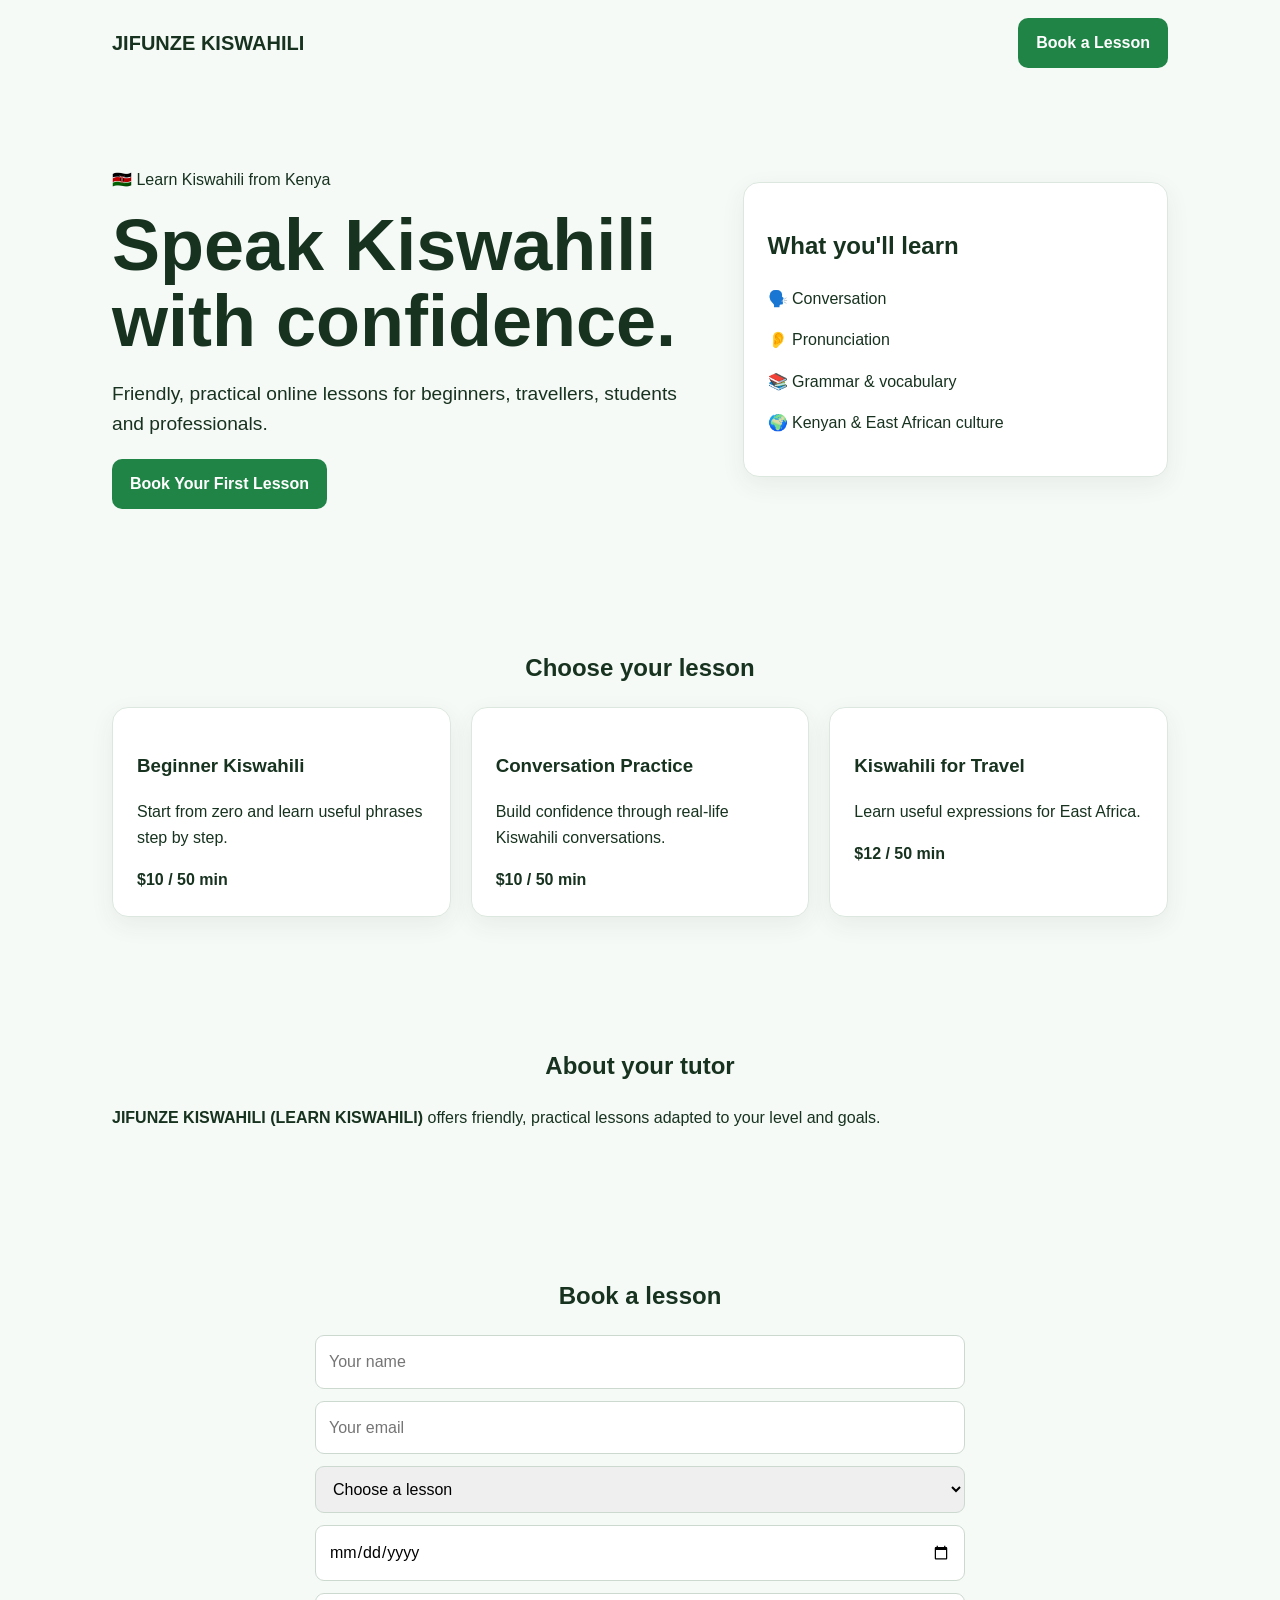
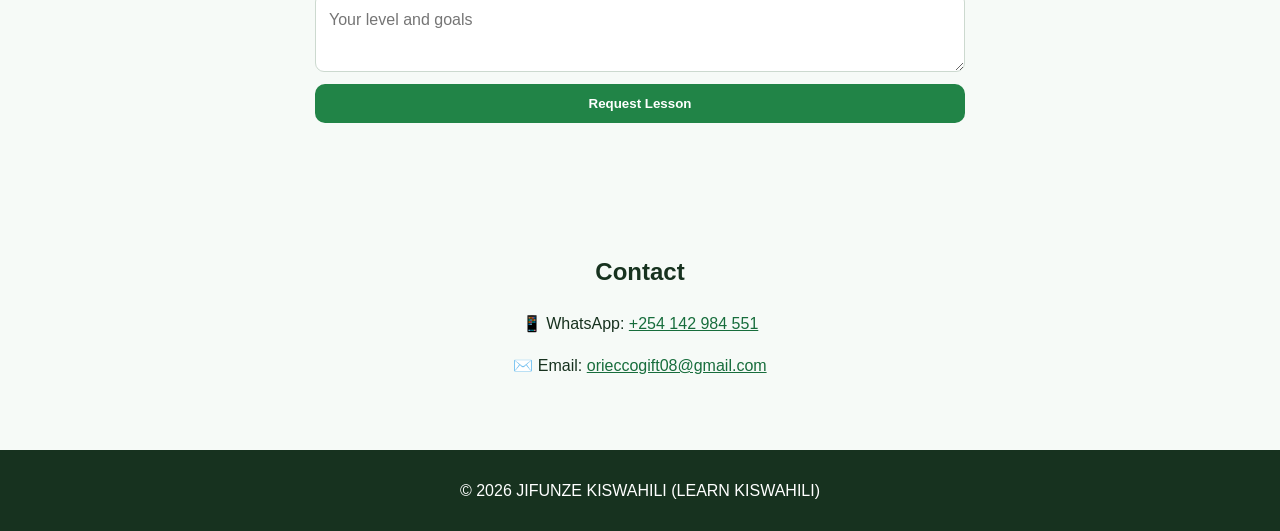
==== index.html @ a627e893 "Add files via upload" ====
<!doctype html>
<html lang="en"><head><meta charset="utf-8"><meta name="viewport" content="width=device-width,initial-scale=1">
<title>JIFUNZE KISWAHILI (LEARN KISWAHILI)</title><link rel="stylesheet" href="style.css"></head>
<body>
<header><nav><div class="logo">JIFUNZE KISWAHILI</div><a class="btn" href="#book">Book a Lesson</a></nav></header>
<main>
<section class="hero"><div><p>🇰🇪 Learn Kiswahili from Kenya</p><h1>Speak Kiswahili with confidence.</h1><p class="lead">Friendly, practical online lessons for beginners, travellers, students and professionals.</p><a class="btn" href="#book">Book Your First Lesson</a></div>
<div class="card"><h2>What you'll learn</h2><p>🗣️ Conversation</p><p>👂 Pronunciation</p><p>📚 Grammar & vocabulary</p><p>🌍 Kenyan & East African culture</p></div></section>
<section><h2>Choose your lesson</h2><div class="grid">
<article><h3>Beginner Kiswahili</h3><p>Start from zero and learn useful phrases step by step.</p><b>$10 / 50 min</b></article>
<article><h3>Conversation Practice</h3><p>Build confidence through real-life Kiswahili conversations.</p><b>$10 / 50 min</b></article>
<article><h3>Kiswahili for Travel</h3><p>Learn useful expressions for East Africa.</p><b>$12 / 50 min</b></article>
</div></section>
<section><h2>About your tutor</h2><p><b>JIFUNZE KISWAHILI (LEARN KISWAHILI)</b> offers friendly, practical lessons adapted to your level and goals.</p></section>
<section id="book"><h2>Book a lesson</h2><form id="form"><input id="name" placeholder="Your name" required><input id="email" type="email" placeholder="Your email" required><select id="lesson" required><option value="">Choose a lesson</option><option>Beginner Kiswahili</option><option>Conversation Practice</option><option>Kiswahili for Travel</option></select><input id="date" type="date" required><textarea id="message" placeholder="Your level and goals"></textarea><button class="btn">Request Lesson</button></form></section>
<section class="contact"><h2>Contact</h2><p>📱 WhatsApp: <a href="https://wa.me/254142984551">+254 142 984 551</a></p><p>✉️ Email: <a href="mailto:orieccogift08@gmail.com">orieccogift08@gmail.com</a></p></section>
</main><footer>© 2026 JIFUNZE KISWAHILI (LEARN KISWAHILI)</footer>
<script src="script.js"></script></body></html>
---- style.css ----
*{box-sizing:border-box}body{margin:0;font-family:Arial,sans-serif;background:#f6faf7;color:#17321f;line-height:1.6}nav{max-width:1100px;margin:auto;padding:18px 22px;display:flex;justify-content:space-between;align-items:center}.logo{font-weight:800;font-size:1.25rem}.btn{display:inline-block;background:#218447;color:#fff;padding:12px 18px;border:0;border-radius:10px;text-decoration:none;font-weight:700;cursor:pointer}.hero{max-width:1100px;margin:auto;padding:65px 22px;display:grid;grid-template-columns:1.4fr 1fr;gap:35px;align-items:center}.hero h1{font-size:clamp(2.5rem,7vw,4.5rem);line-height:1.05;margin:10px 0}.lead{font-size:1.2rem}.card,article{background:white;padding:24px;border-radius:16px;border:1px solid #dce8df;box-shadow:0 8px 24px #17321f12}section{max-width:1100px;margin:auto;padding:55px 22px}section>h2{text-align:center}.grid{display:grid;grid-template-columns:repeat(3,1fr);gap:20px}form{max-width:650px;margin:auto;display:grid;gap:12px}input,select,textarea{padding:13px;border:1px solid #ccd9cf;border-radius:9px;font:inherit;width:100%}.contact{text-align:center}a{color:#176d3c}footer{text-align:center;background:#17321f;color:#fff;padding:28px}@media(max-width:750px){.hero,.grid{grid-template-columns:1fr}.hero{padding-top:40px}}
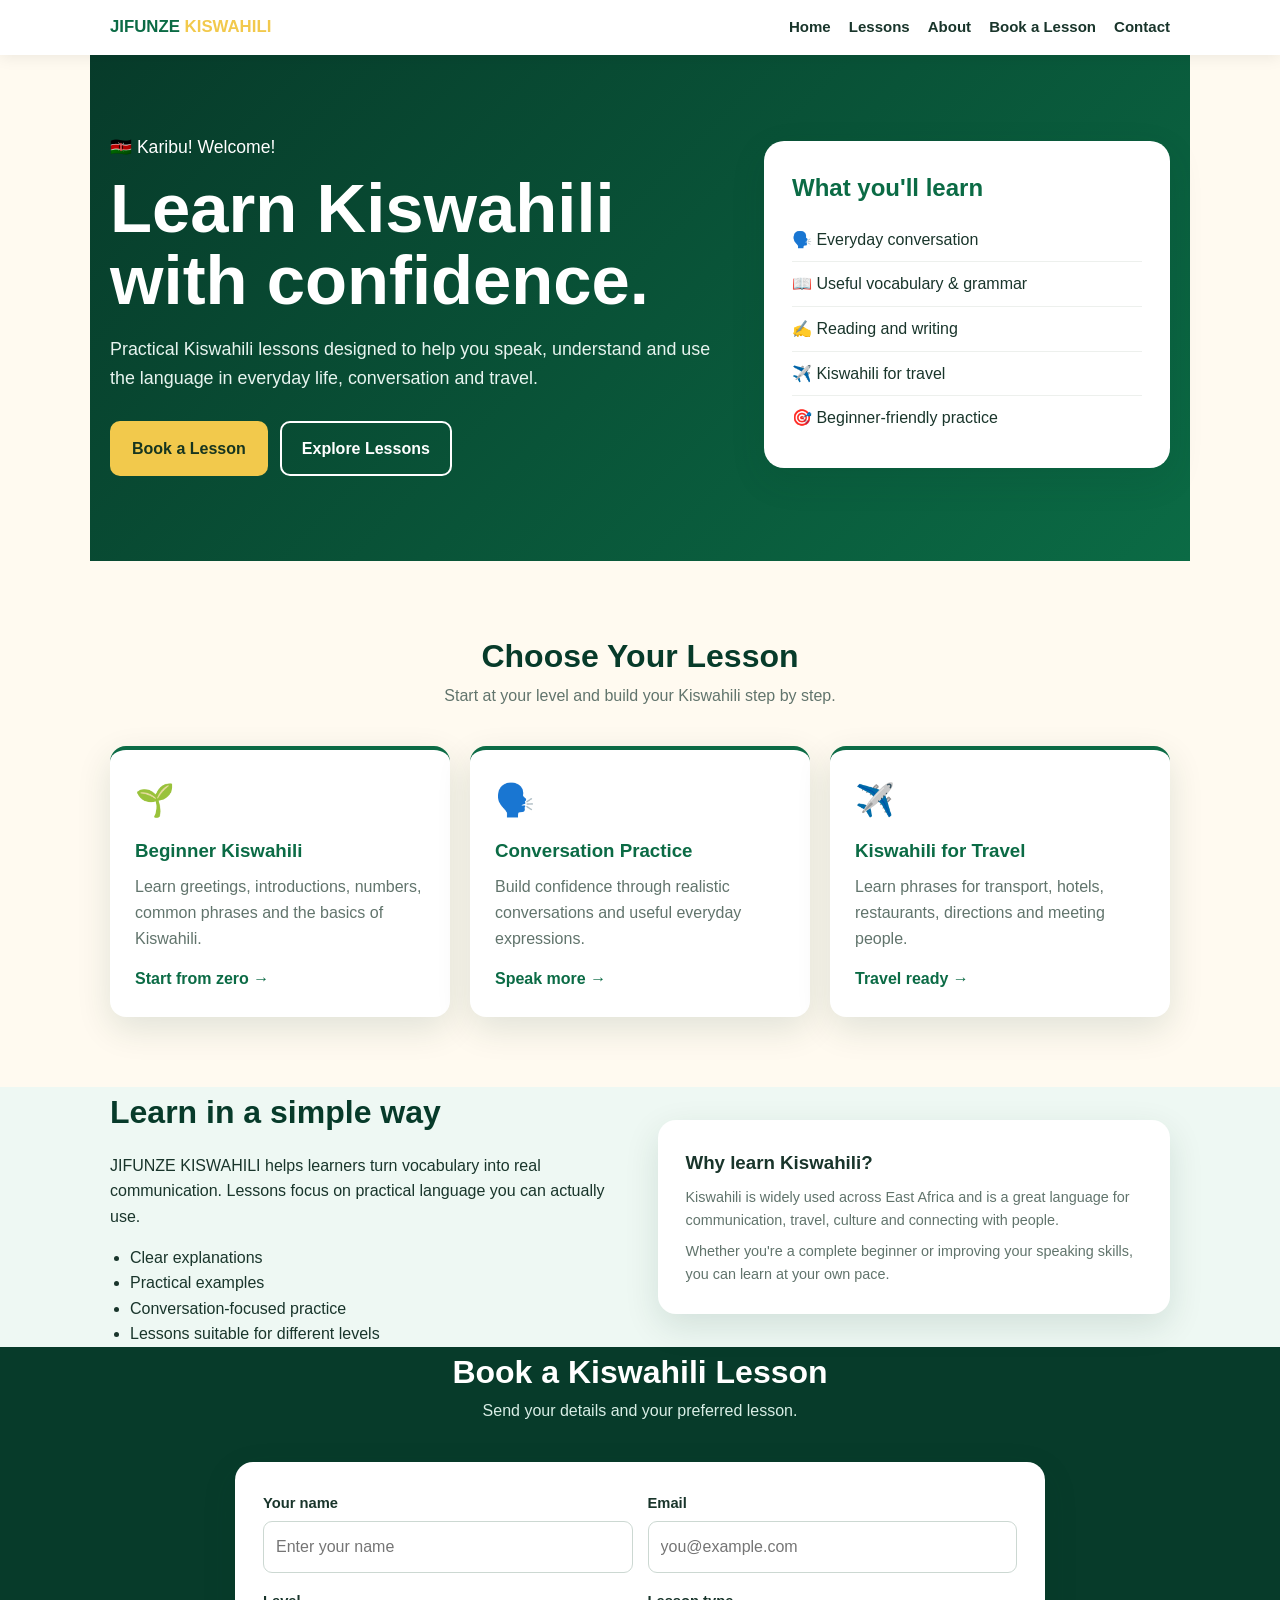
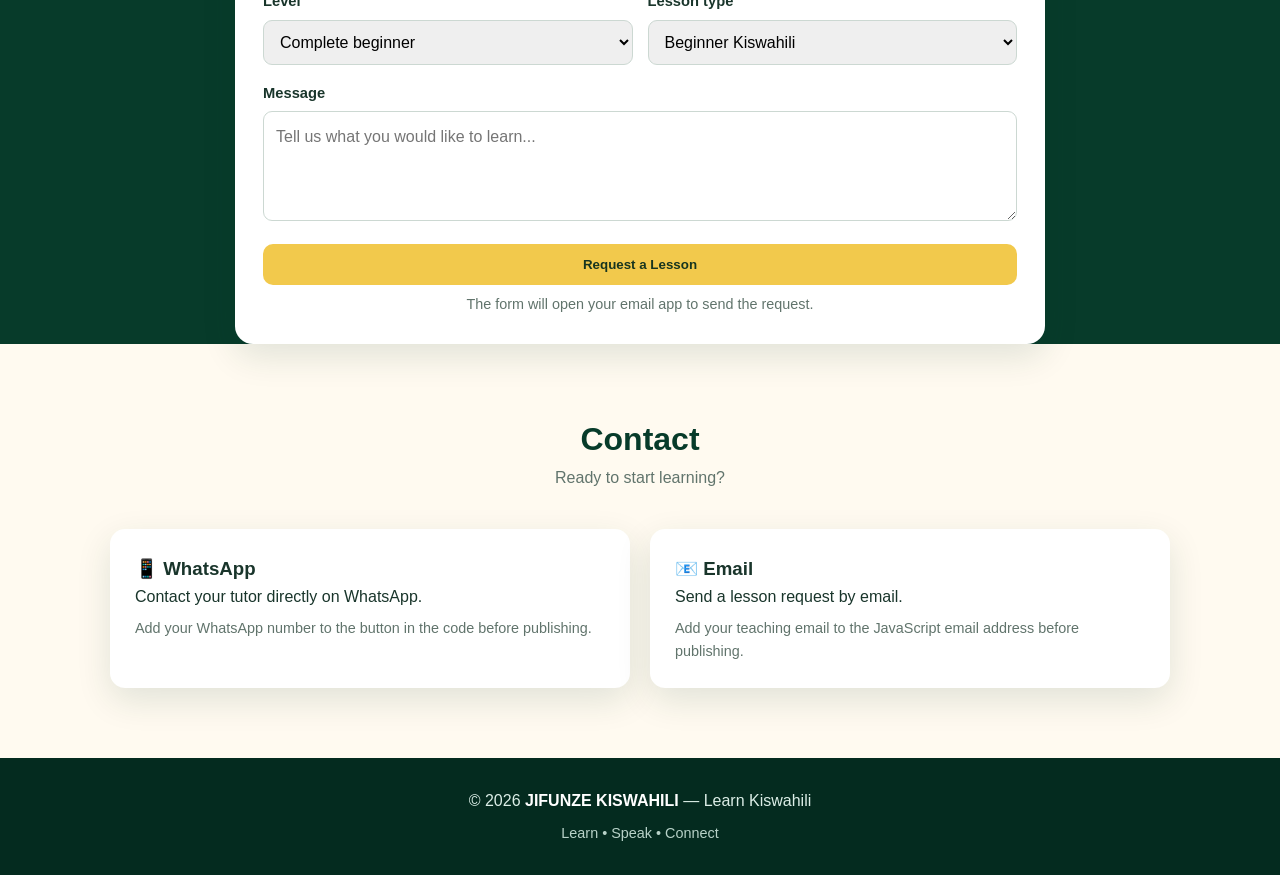
==== commit 9088c9d9: "Rename index.html to index.html" ====
--- a/index.html
+++ b/index.html
@@ -1,18 +1,305 @@
-<!doctype html>
-<html lang="en"><head><meta charset="utf-8"><meta name="viewport" content="width=device-width,initial-scale=1">
-<title>JIFUNZE KISWAHILI (LEARN KISWAHILI)</title><link rel="stylesheet" href="style.css"></head>
+<!DOCTYPE html>
+<html lang="en">
+<head>
+  <meta charset="UTF-8">
+  <meta name="viewport" content="width=device-width, initial-scale=1.0">
+  <meta name="description" content="Learn Kiswahili online with practical lessons, conversation practice and travel vocabulary.">
+  <title>JIFUNZE KISWAHILI | Learn Kiswahili</title>
+  <style>
+    :root{
+      --green:#0b6b45;
+      --dark:#073b2a;
+      --gold:#f2c94c;
+      --cream:#fffaf0;
+      --white:#fff;
+      --text:#19352b;
+      --muted:#61746c;
+      --shadow:0 12px 35px rgba(7,59,42,.12);
+    }
+    *{box-sizing:border-box;margin:0;padding:0}
+    html{scroll-behavior:smooth}
+    body{
+      font-family:Arial,Helvetica,sans-serif;
+      color:var(--text);
+      background:var(--cream);
+      line-height:1.6;
+    }
+    a{text-decoration:none;color:inherit}
+    header{
+      position:sticky;top:0;z-index:10;
+      background:rgba(255,255,255,.96);
+      box-shadow:0 2px 15px rgba(0,0,0,.08);
+    }
+    nav{
+      max-width:1100px;margin:auto;padding:14px 20px;
+      display:flex;align-items:center;justify-content:space-between;gap:20px;
+    }
+    .logo{font-weight:800;color:var(--green);font-size:1.05rem}
+    .logo span{color:var(--gold)}
+    .navlinks{display:flex;gap:18px;align-items:center}
+    .navlinks a{font-weight:600;font-size:.94rem}
+    .navlinks a:hover{color:var(--green)}
+    .menu{display:none;font-size:1.5rem;background:none;border:0}
+    .hero{
+      background:linear-gradient(135deg,var(--dark),var(--green));
+      color:white;padding:78px 20px 85px;
+    }
+    .hero-inner{max-width:1100px;margin:auto;display:grid;grid-template-columns:1.2fr .8fr;gap:45px;align-items:center}
+    .flag{font-size:1.1rem;margin-bottom:12px}
+    h1{font-size:clamp(2.2rem,6vw,4.3rem);line-height:1.05;margin-bottom:18px}
+    .hero p{font-size:1.12rem;max-width:650px;color:#e7f4ef}
+    .buttons{display:flex;flex-wrap:wrap;gap:12px;margin-top:28px}
+    .btn{
+      display:inline-block;padding:13px 20px;border-radius:10px;
+      font-weight:800;border:2px solid transparent;
+    }
+    .btn-primary{background:var(--gold);color:#17351f}
+    .btn-secondary{border-color:white;color:white}
+    .hero-card{
+      background:white;color:var(--text);border-radius:20px;padding:28px;
+      box-shadow:var(--shadow)
+    }
+    .hero-card h2{color:var(--green);margin-bottom:10px}
+    .hero-card li{list-style:none;padding:9px 0;border-bottom:1px solid #edf0ed}
+    .hero-card li:last-child{border:0}
+    section{max-width:1100px;margin:auto;padding:70px 20px}
+    .section-title{text-align:center;margin-bottom:38px}
+    .section-title h2{font-size:2rem;color:var(--dark)}
+    .section-title p{color:var(--muted)}
+    .grid{display:grid;grid-template-columns:repeat(3,1fr);gap:20px}
+    .card{
+      background:white;padding:25px;border-radius:16px;box-shadow:var(--shadow);
+      border-top:4px solid var(--green)
+    }
+    .icon{font-size:2rem;margin-bottom:10px}
+    .card h3{margin-bottom:8px;color:var(--green)}
+    .card p{color:var(--muted)}
+    .lesson{margin-top:15px;font-weight:800;color:var(--green)}
+    .about{background:#eef8f3;max-width:none}
+    .about-inner{max-width:1100px;margin:auto;display:grid;grid-template-columns:1fr 1fr;gap:35px;align-items:center;padding:0 20px}
+    .about-box{background:white;border-radius:18px;padding:28px;box-shadow:var(--shadow)}
+    .about ul{margin-top:15px;padding-left:20px}
+    .booking{background:var(--dark);max-width:none;color:white}
+    .booking-inner{max-width:850px;margin:auto;padding:0 20px}
+    form{background:white;color:var(--text);padding:28px;border-radius:18px;box-shadow:var(--shadow)}
+    .form-grid{display:grid;grid-template-columns:1fr 1fr;gap:15px}
+    label{font-weight:700;font-size:.92rem}
+    input,select,textarea{
+      width:100%;padding:12px;margin-top:6px;border:1px solid #ccd8d2;
+      border-radius:9px;font:inherit
+    }
+    textarea{min-height:110px;resize:vertical}
+    .full{grid-column:1/-1}
+    .submit{border:0;cursor:pointer;width:100%;margin-top:15px}
+    .contact-grid{display:grid;grid-template-columns:repeat(2,1fr);gap:20px}
+    .contact-item{background:white;padding:25px;border-radius:15px;box-shadow:var(--shadow)}
+    footer{background:#042b1f;color:#dceee7;text-align:center;padding:30px 20px}
+    footer strong{color:white}
+    .small{font-size:.9rem;color:var(--muted);margin-top:8px}
+    @media(max-width:800px){
+      .hero-inner,.about-inner{grid-template-columns:1fr}
+      .grid{grid-template-columns:1fr}
+      .navlinks{display:none;position:absolute;top:62px;left:0;right:0;background:white;padding:18px 20px;flex-direction:column;align-items:flex-start}
+      .navlinks.open{display:flex}
+      .menu{display:block}
+      .form-grid,.contact-grid{grid-template-columns:1fr}
+      .full{grid-column:auto}
+      section{padding:55px 20px}
+    }
+  </style>
+</head>
 <body>
-<header><nav><div class="logo">JIFUNZE KISWAHILI</div><a class="btn" href="#book">Book a Lesson</a></nav></header>
+
+<header>
+  <nav>
+    <a class="logo" href="#home">JIFUNZE <span>KISWAHILI</span></a>
+    <button class="menu" aria-label="Open menu" onclick="toggleMenu()">☰</button>
+    <div class="navlinks" id="navlinks">
+      <a href="#home">Home</a>
+      <a href="#lessons">Lessons</a>
+      <a href="#about">About</a>
+      <a href="#book">Book a Lesson</a>
+      <a href="#contact">Contact</a>
+    </div>
+  </nav>
+</header>
+
 <main>
-<section class="hero"><div><p>🇰🇪 Learn Kiswahili from Kenya</p><h1>Speak Kiswahili with confidence.</h1><p class="lead">Friendly, practical online lessons for beginners, travellers, students and professionals.</p><a class="btn" href="#book">Book Your First Lesson</a></div>
-<div class="card"><h2>What you'll learn</h2><p>🗣️ Conversation</p><p>👂 Pronunciation</p><p>📚 Grammar & vocabulary</p><p>🌍 Kenyan & East African culture</p></div></section>
-<section><h2>Choose your lesson</h2><div class="grid">
-<article><h3>Beginner Kiswahili</h3><p>Start from zero and learn useful phrases step by step.</p><b>$10 / 50 min</b></article>
-<article><h3>Conversation Practice</h3><p>Build confidence through real-life Kiswahili conversations.</p><b>$10 / 50 min</b></article>
-<article><h3>Kiswahili for Travel</h3><p>Learn useful expressions for East Africa.</p><b>$12 / 50 min</b></article>
-</div></section>
-<section><h2>About your tutor</h2><p><b>JIFUNZE KISWAHILI (LEARN KISWAHILI)</b> offers friendly, practical lessons adapted to your level and goals.</p></section>
-<section id="book"><h2>Book a lesson</h2><form id="form"><input id="name" placeholder="Your name" required><input id="email" type="email" placeholder="Your email" required><select id="lesson" required><option value="">Choose a lesson</option><option>Beginner Kiswahili</option><option>Conversation Practice</option><option>Kiswahili for Travel</option></select><input id="date" type="date" required><textarea id="message" placeholder="Your level and goals"></textarea><button class="btn">Request Lesson</button></form></section>
-<section class="contact"><h2>Contact</h2><p>📱 WhatsApp: <a href="https://wa.me/254142984551">+254 142 984 551</a></p><p>✉️ Email: <a href="mailto:orieccogift08@gmail.com">orieccogift08@gmail.com</a></p></section>
-</main><footer>© 2026 JIFUNZE KISWAHILI (LEARN KISWAHILI)</footer>
-<script src="script.js"></script></body></html>+  <section class="hero" id="home">
+    <div class="hero-inner">
+      <div>
+        <div class="flag">🇰🇪 Karibu! Welcome!</div>
+        <h1>Learn Kiswahili with confidence.</h1>
+        <p>Practical Kiswahili lessons designed to help you speak, understand and use the language in everyday life, conversation and travel.</p>
+        <div class="buttons">
+          <a class="btn btn-primary" href="#book">Book a Lesson</a>
+          <a class="btn btn-secondary" href="#lessons">Explore Lessons</a>
+        </div>
+      </div>
+      <div class="hero-card">
+        <h2>What you'll learn</h2>
+        <ul>
+          <li>🗣️ Everyday conversation</li>
+          <li>📖 Useful vocabulary & grammar</li>
+          <li>✍️ Reading and writing</li>
+          <li>✈️ Kiswahili for travel</li>
+          <li>🎯 Beginner-friendly practice</li>
+        </ul>
+      </div>
+    </div>
+  </section>
+
+  <section id="lessons">
+    <div class="section-title">
+      <h2>Choose Your Lesson</h2>
+      <p>Start at your level and build your Kiswahili step by step.</p>
+    </div>
+    <div class="grid">
+      <article class="card">
+        <div class="icon">🌱</div>
+        <h3>Beginner Kiswahili</h3>
+        <p>Learn greetings, introductions, numbers, common phrases and the basics of Kiswahili.</p>
+        <div class="lesson">Start from zero →</div>
+      </article>
+      <article class="card">
+        <div class="icon">🗣️</div>
+        <h3>Conversation Practice</h3>
+        <p>Build confidence through realistic conversations and useful everyday expressions.</p>
+        <div class="lesson">Speak more →</div>
+      </article>
+      <article class="card">
+        <div class="icon">✈️</div>
+        <h3>Kiswahili for Travel</h3>
+        <p>Learn phrases for transport, hotels, restaurants, directions and meeting people.</p>
+        <div class="lesson">Travel ready →</div>
+      </article>
+    </div>
+  </section>
+
+  <div class="about" id="about">
+    <section class="about-inner">
+      <div>
+        <div class="section-title" style="text-align:left;margin-bottom:15px">
+          <h2>Learn in a simple way</h2>
+        </div>
+        <p>JIFUNZE KISWAHILI helps learners turn vocabulary into real communication. Lessons focus on practical language you can actually use.</p>
+        <ul>
+          <li>Clear explanations</li>
+          <li>Practical examples</li>
+          <li>Conversation-focused practice</li>
+          <li>Lessons suitable for different levels</li>
+        </ul>
+      </div>
+      <div class="about-box">
+        <h3>Why learn Kiswahili?</h3>
+        <p class="small">Kiswahili is widely used across East Africa and is a great language for communication, travel, culture and connecting with people.</p>
+        <p class="small">Whether you're a complete beginner or improving your speaking skills, you can learn at your own pace.</p>
+      </div>
+    </section>
+  </div>
+
+  <div class="booking" id="book">
+    <section class="booking-inner">
+      <div class="section-title">
+        <h2 style="color:white">Book a Kiswahili Lesson</h2>
+        <p style="color:#d9eee6">Send your details and your preferred lesson.</p>
+      </div>
+      <form onsubmit="bookLesson(event)">
+        <div class="form-grid">
+          <div>
+            <label for="name">Your name</label>
+            <input id="name" required placeholder="Enter your name">
+          </div>
+          <div>
+            <label for="email">Email</label>
+            <input id="email" type="email" required placeholder="you@example.com">
+          </div>
+          <div>
+            <label for="level">Level</label>
+            <select id="level">
+              <option>Complete beginner</option>
+              <option>Beginner</option>
+              <option>Intermediate</option>
+              <option>Advanced</option>
+            </select>
+          </div>
+          <div>
+            <label for="lessonType">Lesson type</label>
+            <select id="lessonType">
+              <option>Beginner Kiswahili</option>
+              <option>Conversation Practice</option>
+              <option>Kiswahili for Travel</option>
+            </select>
+          </div>
+          <div class="full">
+            <label for="message">Message</label>
+            <textarea id="message" placeholder="Tell us what you would like to learn..."></textarea>
+          </div>
+        </div>
+        <button class="btn btn-primary submit" type="submit">Request a Lesson</button>
+        <p class="small" style="text-align:center">The form will open your email app to send the request.</p>
+      </form>
+    </section>
+  </div>
+
+  <section id="contact">
+    <div class="section-title">
+      <h2>Contact</h2>
+      <p>Ready to start learning?</p>
+    </div>
+    <div class="contact-grid">
+      <div class="contact-item">
+        <h3>📱 WhatsApp</h3>
+        <p>Contact your tutor directly on WhatsApp.</p>
+        <p class="small">Add your WhatsApp number to the button in the code before publishing.</p>
+      </div>
+      <div class="contact-item">
+        <h3>📧 Email</h3>
+        <p>Send a lesson request by email.</p>
+        <p class="small">Add your teaching email to the JavaScript email address before publishing.</p>
+      </div>
+    </div>
+  </section>
+</main>
+
+<footer>
+  <p>© 2026 <strong>JIFUNZE KISWAHILI</strong> — Learn Kiswahili</p>
+  <p class="small" style="color:#b8d2c8">Learn • Speak • Connect</p>
+</footer>
+
+<script>
+  function toggleMenu(){
+    document.getElementById("navlinks").classList.toggle("open");
+  }
+
+  function bookLesson(event){
+    event.preventDefault();
+
+    /*
+      IMPORTANT:
+      Replace the placeholder email below with the email address
+      you want to receive lesson requests.
+    */
+    const tutorEmail = "YOUR-EMAIL@example.com";
+
+    const name = document.getElementById("name").value;
+    const email = document.getElementById("email").value;
+    const level = document.getElementById("level").value;
+    const lesson = document.getElementById("lessonType").value;
+    const message = document.getElementById("message").value;
+
+    const subject = encodeURIComponent("Kiswahili Lesson Request - " + name);
+    const body = encodeURIComponent(
+      "Name: " + name + "\n" +
+      "Email: " + email + "\n" +
+      "Level: " + level + "\n" +
+      "Lesson: " + lesson + "\n\n" +
+      "Message:\n" + message
+    );
+
+    window.location.href = "mailto:" + tutorEmail + "?subject=" + subject + "&body=" + body;
+  }
+</script>
+
+</body>
+</html>
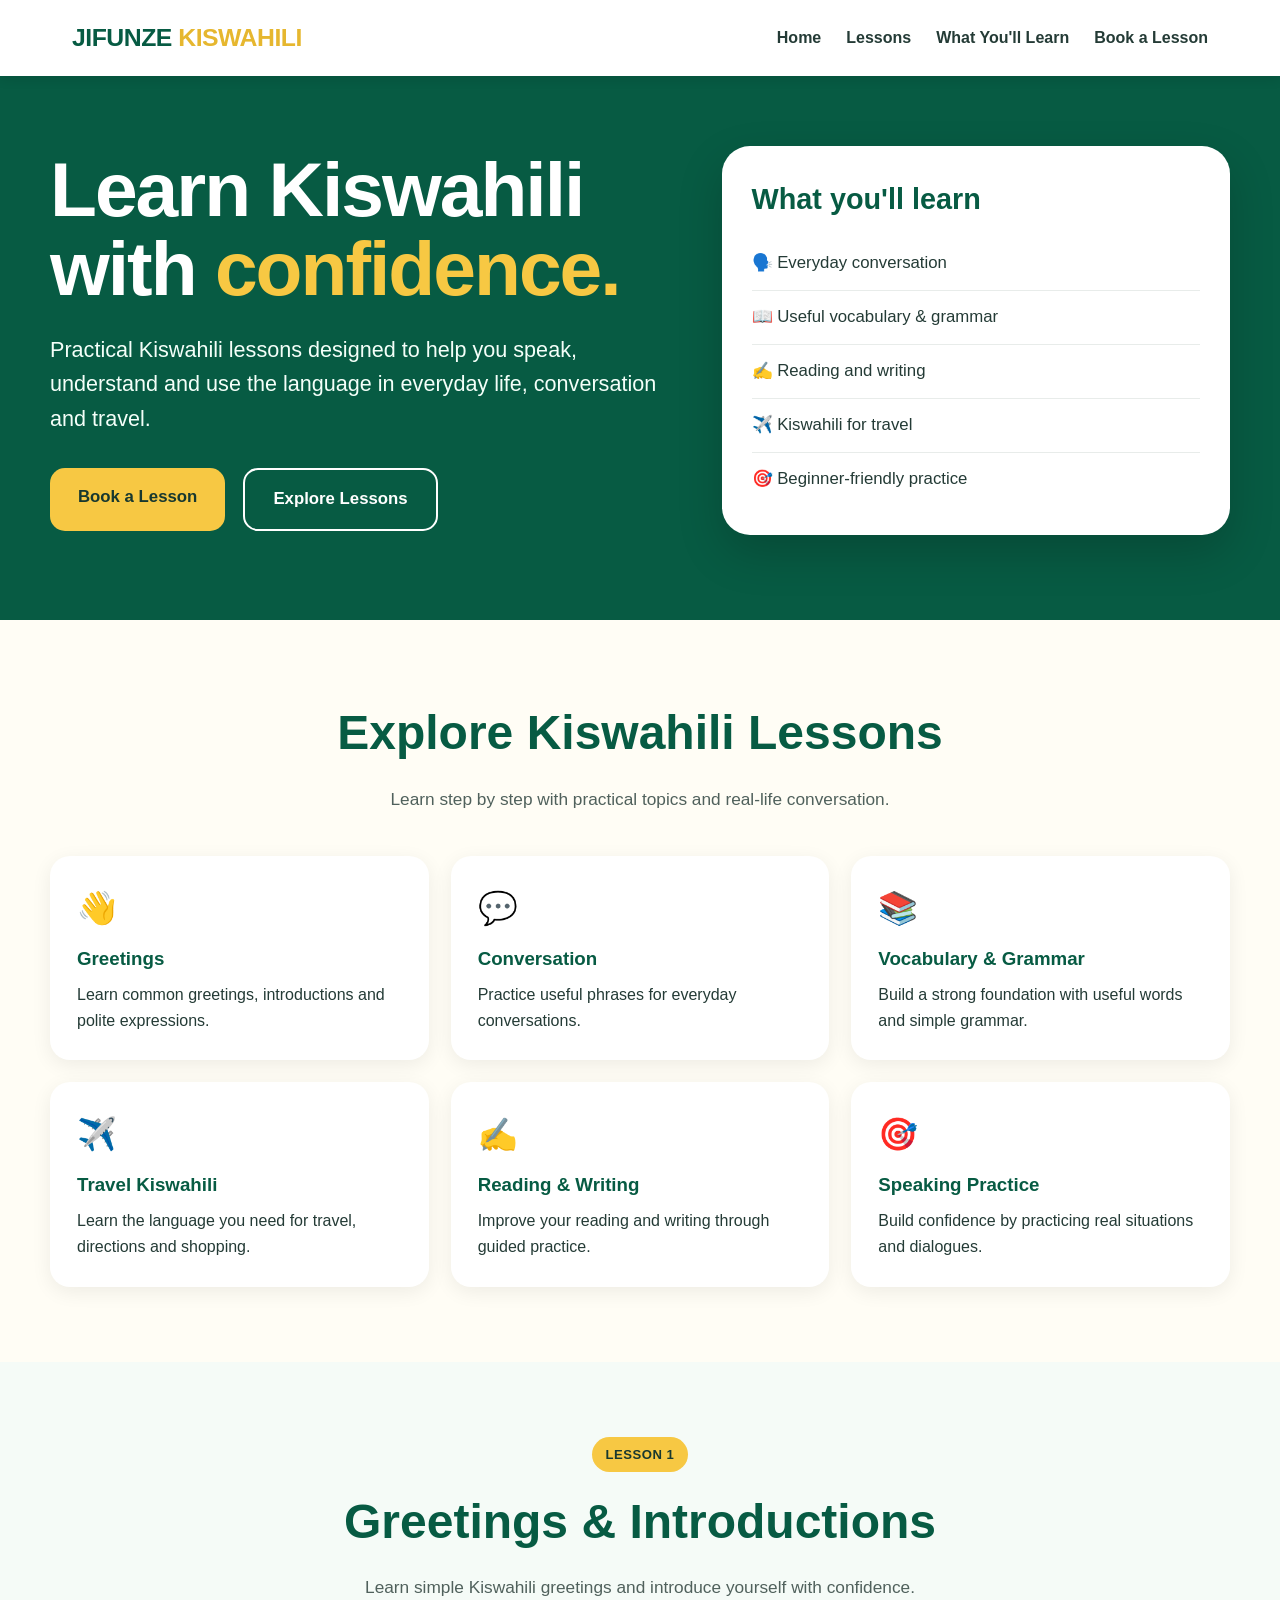
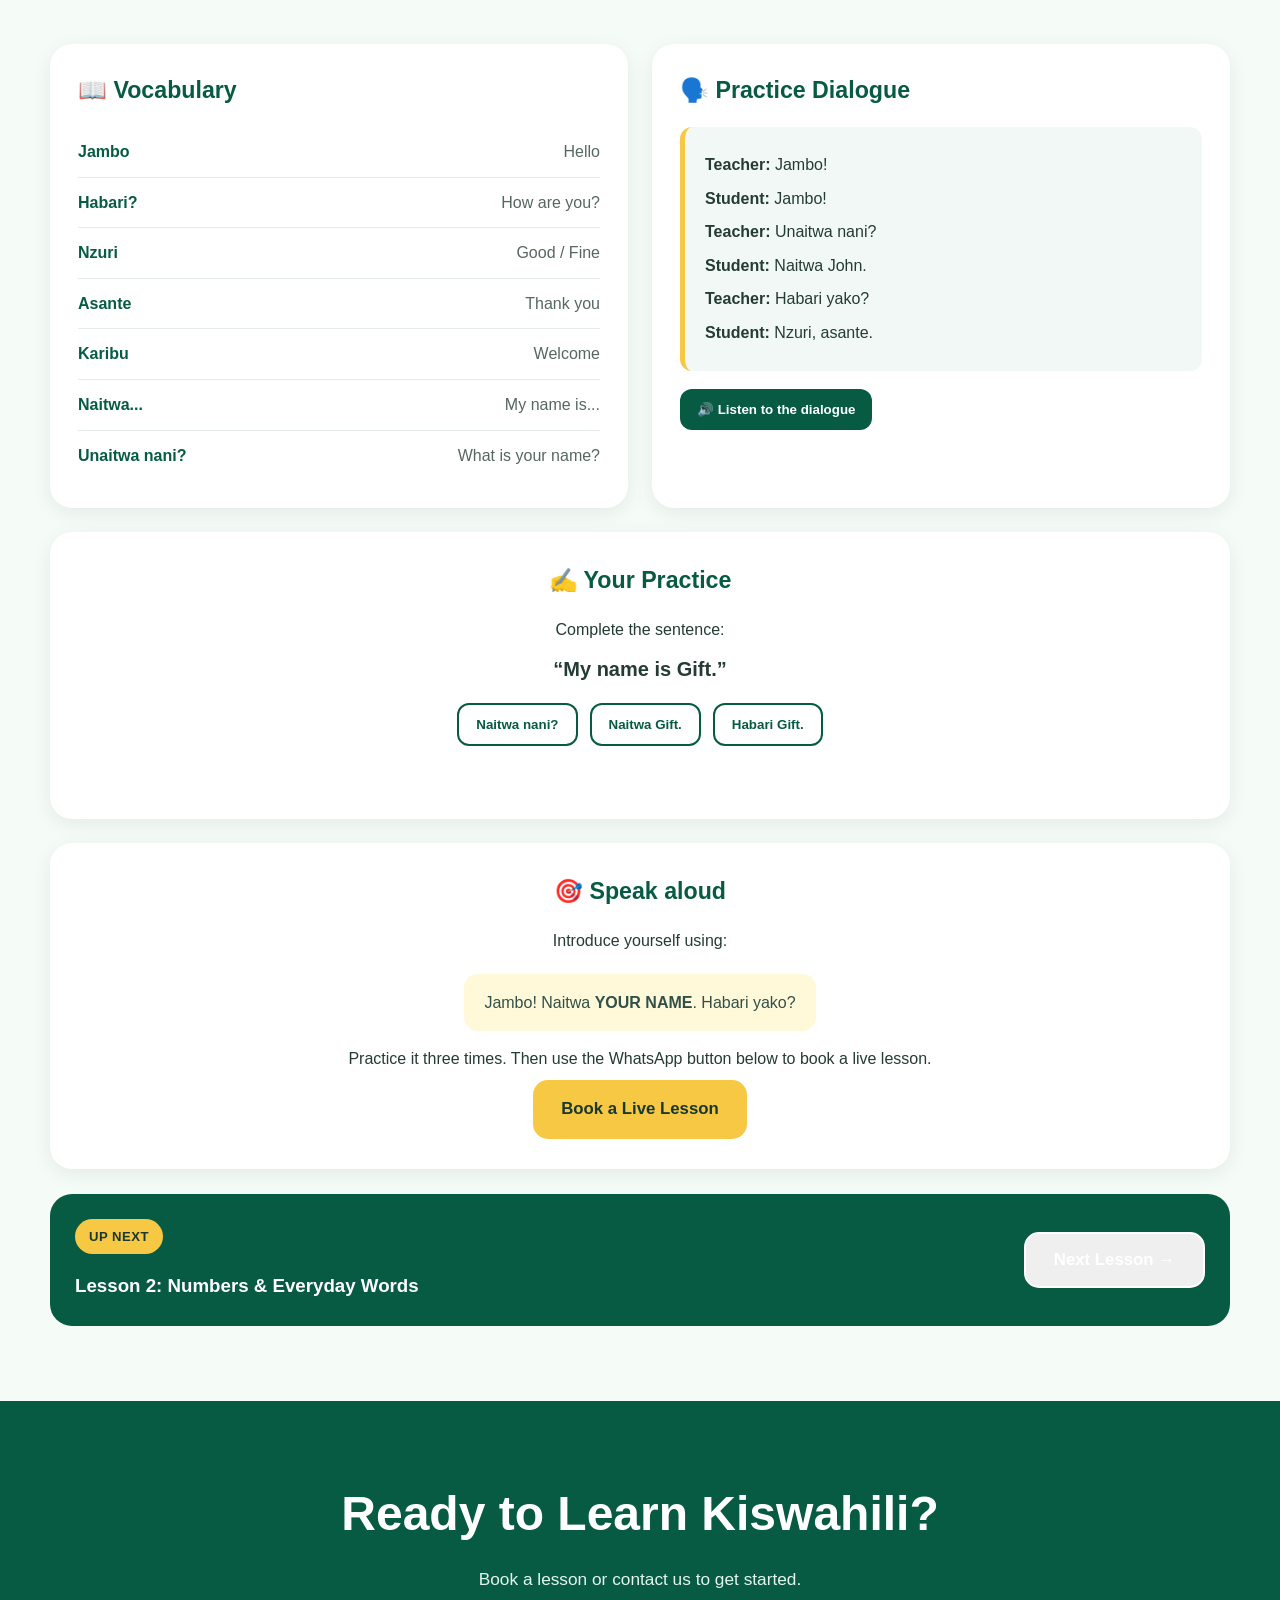
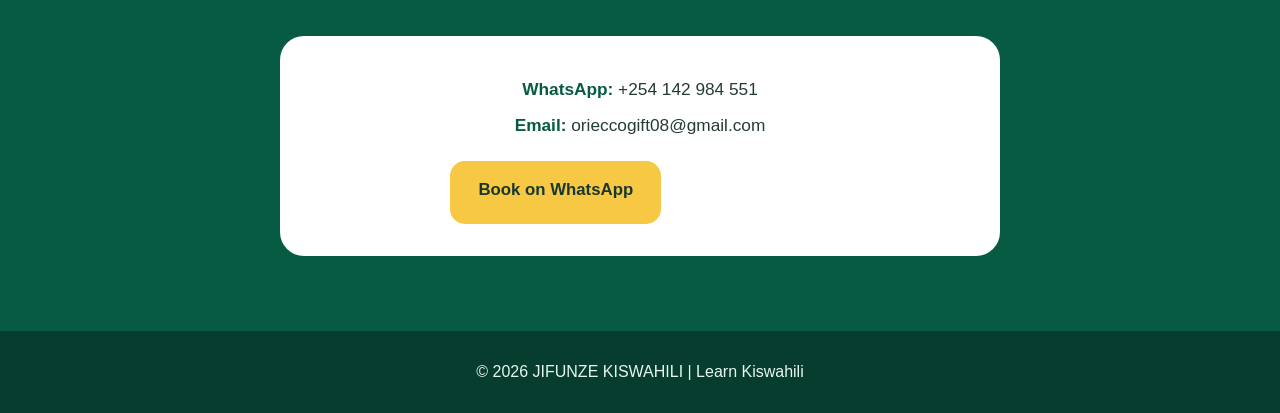
==== commit c3817cc5: "Rename index.html to index.html" ====
--- a/index.html
+++ b/index.html
@@ -3,303 +3,647 @@
 <head>
   <meta charset="UTF-8">
   <meta name="viewport" content="width=device-width, initial-scale=1.0">
-  <meta name="description" content="Learn Kiswahili online with practical lessons, conversation practice and travel vocabulary.">
+  <meta name="description" content="JIFUNZE KISWAHILI - Practical Kiswahili lessons for speaking, understanding and everyday communication.">
   <title>JIFUNZE KISWAHILI | Learn Kiswahili</title>
+
   <style>
-    :root{
-      --green:#0b6b45;
-      --dark:#073b2a;
-      --gold:#f2c94c;
-      --cream:#fffaf0;
-      --white:#fff;
-      --text:#19352b;
-      --muted:#61746c;
-      --shadow:0 12px 35px rgba(7,59,42,.12);
-    }
-    *{box-sizing:border-box;margin:0;padding:0}
-    html{scroll-behavior:smooth}
-    body{
-      font-family:Arial,Helvetica,sans-serif;
-      color:var(--text);
-      background:var(--cream);
-      line-height:1.6;
-    }
-    a{text-decoration:none;color:inherit}
-    header{
-      position:sticky;top:0;z-index:10;
-      background:rgba(255,255,255,.96);
-      box-shadow:0 2px 15px rgba(0,0,0,.08);
-    }
-    nav{
-      max-width:1100px;margin:auto;padding:14px 20px;
-      display:flex;align-items:center;justify-content:space-between;gap:20px;
-    }
-    .logo{font-weight:800;color:var(--green);font-size:1.05rem}
-    .logo span{color:var(--gold)}
-    .navlinks{display:flex;gap:18px;align-items:center}
-    .navlinks a{font-weight:600;font-size:.94rem}
-    .navlinks a:hover{color:var(--green)}
-    .menu{display:none;font-size:1.5rem;background:none;border:0}
-    .hero{
-      background:linear-gradient(135deg,var(--dark),var(--green));
-      color:white;padding:78px 20px 85px;
-    }
-    .hero-inner{max-width:1100px;margin:auto;display:grid;grid-template-columns:1.2fr .8fr;gap:45px;align-items:center}
-    .flag{font-size:1.1rem;margin-bottom:12px}
-    h1{font-size:clamp(2.2rem,6vw,4.3rem);line-height:1.05;margin-bottom:18px}
-    .hero p{font-size:1.12rem;max-width:650px;color:#e7f4ef}
-    .buttons{display:flex;flex-wrap:wrap;gap:12px;margin-top:28px}
-    .btn{
-      display:inline-block;padding:13px 20px;border-radius:10px;
-      font-weight:800;border:2px solid transparent;
-    }
-    .btn-primary{background:var(--gold);color:#17351f}
-    .btn-secondary{border-color:white;color:white}
-    .hero-card{
-      background:white;color:var(--text);border-radius:20px;padding:28px;
-      box-shadow:var(--shadow)
-    }
-    .hero-card h2{color:var(--green);margin-bottom:10px}
-    .hero-card li{list-style:none;padding:9px 0;border-bottom:1px solid #edf0ed}
-    .hero-card li:last-child{border:0}
-    section{max-width:1100px;margin:auto;padding:70px 20px}
-    .section-title{text-align:center;margin-bottom:38px}
-    .section-title h2{font-size:2rem;color:var(--dark)}
-    .section-title p{color:var(--muted)}
-    .grid{display:grid;grid-template-columns:repeat(3,1fr);gap:20px}
-    .card{
-      background:white;padding:25px;border-radius:16px;box-shadow:var(--shadow);
-      border-top:4px solid var(--green)
-    }
-    .icon{font-size:2rem;margin-bottom:10px}
-    .card h3{margin-bottom:8px;color:var(--green)}
-    .card p{color:var(--muted)}
-    .lesson{margin-top:15px;font-weight:800;color:var(--green)}
-    .about{background:#eef8f3;max-width:none}
-    .about-inner{max-width:1100px;margin:auto;display:grid;grid-template-columns:1fr 1fr;gap:35px;align-items:center;padding:0 20px}
-    .about-box{background:white;border-radius:18px;padding:28px;box-shadow:var(--shadow)}
-    .about ul{margin-top:15px;padding-left:20px}
-    .booking{background:var(--dark);max-width:none;color:white}
-    .booking-inner{max-width:850px;margin:auto;padding:0 20px}
-    form{background:white;color:var(--text);padding:28px;border-radius:18px;box-shadow:var(--shadow)}
-    .form-grid{display:grid;grid-template-columns:1fr 1fr;gap:15px}
-    label{font-weight:700;font-size:.92rem}
-    input,select,textarea{
-      width:100%;padding:12px;margin-top:6px;border:1px solid #ccd8d2;
-      border-radius:9px;font:inherit
-    }
-    textarea{min-height:110px;resize:vertical}
-    .full{grid-column:1/-1}
-    .submit{border:0;cursor:pointer;width:100%;margin-top:15px}
-    .contact-grid{display:grid;grid-template-columns:repeat(2,1fr);gap:20px}
-    .contact-item{background:white;padding:25px;border-radius:15px;box-shadow:var(--shadow)}
-    footer{background:#042b1f;color:#dceee7;text-align:center;padding:30px 20px}
-    footer strong{color:white}
-    .small{font-size:.9rem;color:var(--muted);margin-top:8px}
-    @media(max-width:800px){
-      .hero-inner,.about-inner{grid-template-columns:1fr}
-      .grid{grid-template-columns:1fr}
-      .navlinks{display:none;position:absolute;top:62px;left:0;right:0;background:white;padding:18px 20px;flex-direction:column;align-items:flex-start}
-      .navlinks.open{display:flex}
-      .menu{display:block}
-      .form-grid,.contact-grid{grid-template-columns:1fr}
-      .full{grid-column:auto}
-      section{padding:55px 20px}
+    * { box-sizing: border-box; margin: 0; padding: 0; }
+
+    :root {
+      --green: #075b43;
+      --green-dark: #064936;
+      --yellow: #f7c843;
+      --cream: #fffdf5;
+      --text: #243b36;
+      --white: #ffffff;
+    }
+
+    html { scroll-behavior: smooth; }
+
+    body {
+      font-family: Arial, Helvetica, sans-serif;
+      color: var(--text);
+      background: var(--green);
+      line-height: 1.6;
+    }
+
+    header {
+      position: sticky;
+      top: 0;
+      z-index: 1000;
+      background: var(--white);
+      box-shadow: 0 2px 12px rgba(0,0,0,.12);
+    }
+
+    .nav {
+      max-width: 1180px;
+      margin: auto;
+      min-height: 76px;
+      padding: 12px 22px;
+      display: flex;
+      align-items: center;
+      justify-content: space-between;
+      gap: 20px;
+    }
+
+    .logo {
+      text-decoration: none;
+      font-size: clamp(1.15rem, 3vw, 1.55rem);
+      font-weight: 900;
+      letter-spacing: -.5px;
+      white-space: nowrap;
+    }
+
+    .logo .green { color: var(--green); }
+    .logo .yellow { color: #e6b72f; }
+
+    .nav-links {
+      display: flex;
+      align-items: center;
+      gap: 25px;
+    }
+
+    .nav-links a {
+      color: var(--text);
+      text-decoration: none;
+      font-weight: 700;
+    }
+
+    .nav-links a:hover { color: var(--green); }
+
+    .menu-btn {
+      display: none;
+      border: 0;
+      background: transparent;
+      font-size: 2rem;
+      cursor: pointer;
+      color: var(--text);
+    }
+
+    .hero {
+      background: var(--green);
+      color: var(--white);
+      padding: 70px 22px 85px;
+    }
+
+    .hero-inner {
+      max-width: 1180px;
+      margin: auto;
+      display: grid;
+      grid-template-columns: 1.1fr .9fr;
+      gap: 50px;
+      align-items: center;
+    }
+
+    .hero h1 {
+      color: var(--white);
+      font-size: clamp(2.6rem, 6vw, 5.2rem);
+      line-height: 1.03;
+      letter-spacing: -2px;
+      margin-bottom: 24px;
+      max-width: 800px;
+    }
+
+    .hero h1 span { color: var(--yellow); }
+
+    .hero p {
+      font-size: clamp(1.05rem, 2vw, 1.35rem);
+      max-width: 720px;
+      margin-bottom: 32px;
+      color: #f4fff9;
+    }
+
+    .buttons {
+      display: flex;
+      flex-wrap: wrap;
+      gap: 18px;
+    }
+
+    .btn {
+      display: inline-block;
+      text-decoration: none;
+      font-weight: 800;
+      font-size: 1.05rem;
+      padding: 16px 28px;
+      border-radius: 15px;
+      transition: transform .2s, opacity .2s;
+    }
+
+    .btn:hover { transform: translateY(-2px); opacity: .92; }
+
+    .btn-primary {
+      background: var(--yellow);
+      color: #18382f;
+    }
+
+    .btn-outline {
+      color: var(--white);
+      border: 2px solid var(--white);
+    }
+
+    .hero-card {
+      background: var(--white);
+      color: var(--text);
+      border-radius: 28px;
+      padding: 30px;
+      box-shadow: 0 18px 45px rgba(0,0,0,.18);
+    }
+
+    .hero-card h2 {
+      color: var(--green);
+      margin-bottom: 15px;
+      font-size: 1.8rem;
+    }
+
+    .hero-card ul {
+      list-style: none;
+    }
+
+    .hero-card li {
+      padding: 13px 0;
+      border-bottom: 1px solid #e8ecea;
+      font-size: 1.05rem;
+    }
+
+    .hero-card li:last-child { border-bottom: 0; }
+
+    section {
+      padding: 75px 22px;
+      background: var(--cream);
+    }
+
+    .section-inner {
+      max-width: 1180px;
+      margin: auto;
+    }
+
+    .section-title {
+      text-align: center;
+      color: var(--green);
+      font-size: clamp(2rem, 4vw, 3rem);
+      margin-bottom: 14px;
+    }
+
+    .section-subtitle {
+      text-align: center;
+      max-width: 720px;
+      margin: 0 auto 42px;
+      color: #50615c;
+      font-size: 1.08rem;
+    }
+
+    .lessons {
+      display: grid;
+      grid-template-columns: repeat(3, 1fr);
+      gap: 22px;
+    }
+
+    .lesson {
+      background: var(--white);
+      padding: 27px;
+      border-radius: 20px;
+      box-shadow: 0 5px 20px rgba(0,0,0,.07);
+    }
+
+    .lesson .icon { font-size: 2rem; }
+    .lesson h3 { color: var(--green); margin: 10px 0 8px; }
+
+    .booking {
+      background: var(--green);
+      color: var(--white);
+    }
+
+    .booking .section-title { color: var(--white); }
+    .booking .section-subtitle { color: #e5f5ee; }
+
+    .contact-box {
+      max-width: 720px;
+      margin: auto;
+      background: var(--white);
+      color: var(--text);
+      padding: 32px;
+      border-radius: 24px;
+      text-align: center;
+    }
+
+    .contact-box p { margin: 8px 0; font-size: 1.08rem; }
+    .contact-box strong { color: var(--green); }
+
+    footer {
+      background: #063d2f;
+      color: #e8f6f0;
+      text-align: center;
+      padding: 28px 20px;
+    }
+
+
+    .lesson-page { background: #f5fbf7; }
+
+    .lesson-header { text-align: center; margin-bottom: 34px; }
+
+    .lesson-badge {
+      display: inline-block;
+      background: var(--yellow);
+      color: #18382f;
+      padding: 7px 14px;
+      border-radius: 999px;
+      font-weight: 900;
+      font-size: .82rem;
+      letter-spacing: .5px;
+      margin-bottom: 12px;
+    }
+
+    .start-lesson {
+      margin: 35px auto 0;
+      max-width: 680px;
+      text-align: center;
+      background: var(--green);
+      color: white;
+      padding: 28px;
+      border-radius: 22px;
+    }
+
+    .start-lesson h3 { font-size: 1.55rem; margin-bottom: 6px; }
+    .start-lesson p { margin-bottom: 18px; color: #e7f7ef; }
+
+    .lesson-grid {
+      display: grid;
+      grid-template-columns: 1fr 1fr;
+      gap: 24px;
+    }
+
+    .lesson-panel {
+      background: var(--white);
+      padding: 28px;
+      border-radius: 22px;
+      box-shadow: 0 5px 20px rgba(0,0,0,.07);
+    }
+
+    .lesson-panel h3, .exercise h3, .student-task h3 {
+      color: var(--green);
+      font-size: 1.45rem;
+      margin-bottom: 18px;
+    }
+
+    .vocab-list div {
+      display: flex;
+      justify-content: space-between;
+      gap: 20px;
+      padding: 12px 0;
+      border-bottom: 1px solid #e5ece8;
+    }
+
+    .vocab-list div:last-child { border-bottom: 0; }
+    .vocab-list strong { color: var(--green); }
+    .vocab-list span { color: #566761; text-align: right; }
+
+    .dialogue {
+      background: #f2f8f5;
+      border-left: 5px solid var(--yellow);
+      padding: 17px 20px;
+      border-radius: 12px;
+      margin-bottom: 18px;
+    }
+
+    .dialogue p { margin: 8px 0; }
+
+    .speak-btn {
+      border: 0;
+      background: var(--green);
+      color: white;
+      padding: 13px 17px;
+      border-radius: 12px;
+      font-weight: 800;
+      cursor: pointer;
+    }
+
+    .exercise, .student-task {
+      margin-top: 24px;
+      background: white;
+      padding: 30px;
+      border-radius: 22px;
+      box-shadow: 0 5px 20px rgba(0,0,0,.07);
+      text-align: center;
+    }
+
+    .question { font-size: 1.25rem; margin: 10px 0 18px; }
+    .answers { display: flex; justify-content: center; flex-wrap: wrap; gap: 12px; }
+
+    .answers button {
+      border: 2px solid var(--green);
+      background: white;
+      color: var(--green);
+      padding: 12px 17px;
+      border-radius: 12px;
+      font-weight: 800;
+      cursor: pointer;
+    }
+
+    .answers button:hover { background: #eef8f3; }
+    .answer-result { min-height: 28px; margin-top: 15px; font-weight: 800; }
+
+    .formula {
+      display: inline-block;
+      background: #fff8d9;
+      padding: 16px 20px;
+      border-radius: 14px;
+      margin: 12px 0 15px;
+      color: #315148;
+    }
+
+    .student-task p { margin-bottom: 8px; }
+
+    .next-lesson {
+      margin-top: 25px;
+      background: var(--green);
+      color: white;
+      border-radius: 22px;
+      padding: 25px;
+      display: flex;
+      align-items: center;
+      justify-content: space-between;
+      gap: 20px;
+    }
+
+    .next-lesson h3 { margin-top: 5px; }
+    .green-outline { border-color: white; color: white; }
+
+    @media (max-width: 800px) {
+      .nav { min-height: 68px; }
+      .menu-btn { display: block; }
+
+      .nav-links {
+        display: none;
+        position: absolute;
+        top: 68px;
+        left: 0;
+        right: 0;
+        background: var(--white);
+        padding: 18px 22px 25px;
+        flex-direction: column;
+        align-items: stretch;
+        gap: 0;
+        box-shadow: 0 8px 15px rgba(0,0,0,.12);
+      }
+
+      .nav-links.show { display: flex; }
+      .nav-links a { padding: 12px 0; border-bottom: 1px solid #eee; }
+
+      .hero { padding: 48px 18px 60px; }
+      .hero-inner { grid-template-columns: 1fr; gap: 35px; }
+      .hero h1 { font-size: clamp(2.45rem, 12vw, 4rem); letter-spacing: -1.2px; }
+
+      .buttons { flex-direction: column; }
+      .btn { text-align: center; width: 100%; }
+
+      section { padding: 55px 18px; }
+      .lessons { grid-template-columns: 1fr; }
+      .lesson-grid { grid-template-columns: 1fr; }
+      .next-lesson { flex-direction: column; align-items: stretch; text-align: center; }
+      .vocab-list div { align-items: flex-start; }
+      .answers { flex-direction: column; }
+      .answers button { width: 100%; }
     }
   </style>
 </head>
+
 <body>
-
-<header>
-  <nav>
-    <a class="logo" href="#home">JIFUNZE <span>KISWAHILI</span></a>
-    <button class="menu" aria-label="Open menu" onclick="toggleMenu()">☰</button>
-    <div class="navlinks" id="navlinks">
-      <a href="#home">Home</a>
-      <a href="#lessons">Lessons</a>
-      <a href="#about">About</a>
-      <a href="#book">Book a Lesson</a>
-      <a href="#contact">Contact</a>
-    </div>
-  </nav>
-</header>
-
-<main>
-  <section class="hero" id="home">
-    <div class="hero-inner">
-      <div>
-        <div class="flag">🇰🇪 Karibu! Welcome!</div>
-        <h1>Learn Kiswahili with confidence.</h1>
-        <p>Practical Kiswahili lessons designed to help you speak, understand and use the language in everyday life, conversation and travel.</p>
-        <div class="buttons">
-          <a class="btn btn-primary" href="#book">Book a Lesson</a>
-          <a class="btn btn-secondary" href="#lessons">Explore Lessons</a>
-        </div>
+  <header>
+    <nav class="nav">
+      <a class="logo" href="#home" aria-label="Jifunze Kiswahili home">
+        <span class="green">JIFUNZE</span> <span class="yellow">KISWAHILI</span>
+      </a>
+
+      <button class="menu-btn" id="menuBtn" aria-label="Open menu" aria-expanded="false">☰</button>
+
+      <div class="nav-links" id="navLinks">
+        <a href="#home">Home</a>
+        <a href="#lessons">Lessons</a>
+        <a href="#learn">What You'll Learn</a>
+        <a href="#book">Book a Lesson</a>
       </div>
-      <div class="hero-card">
-        <h2>What you'll learn</h2>
-        <ul>
-          <li>🗣️ Everyday conversation</li>
-          <li>📖 Useful vocabulary & grammar</li>
-          <li>✍️ Reading and writing</li>
-          <li>✈️ Kiswahili for travel</li>
-          <li>🎯 Beginner-friendly practice</li>
-        </ul>
-      </div>
-    </div>
-  </section>
-
-  <section id="lessons">
-    <div class="section-title">
-      <h2>Choose Your Lesson</h2>
-      <p>Start at your level and build your Kiswahili step by step.</p>
-    </div>
-    <div class="grid">
-      <article class="card">
-        <div class="icon">🌱</div>
-        <h3>Beginner Kiswahili</h3>
-        <p>Learn greetings, introductions, numbers, common phrases and the basics of Kiswahili.</p>
-        <div class="lesson">Start from zero →</div>
-      </article>
-      <article class="card">
-        <div class="icon">🗣️</div>
-        <h3>Conversation Practice</h3>
-        <p>Build confidence through realistic conversations and useful everyday expressions.</p>
-        <div class="lesson">Speak more →</div>
-      </article>
-      <article class="card">
-        <div class="icon">✈️</div>
-        <h3>Kiswahili for Travel</h3>
-        <p>Learn phrases for transport, hotels, restaurants, directions and meeting people.</p>
-        <div class="lesson">Travel ready →</div>
-      </article>
-    </div>
-  </section>
-
-  <div class="about" id="about">
-    <section class="about-inner">
-      <div>
-        <div class="section-title" style="text-align:left;margin-bottom:15px">
-          <h2>Learn in a simple way</h2>
-        </div>
-        <p>JIFUNZE KISWAHILI helps learners turn vocabulary into real communication. Lessons focus on practical language you can actually use.</p>
-        <ul>
-          <li>Clear explanations</li>
-          <li>Practical examples</li>
-          <li>Conversation-focused practice</li>
-          <li>Lessons suitable for different levels</li>
-        </ul>
-      </div>
-      <div class="about-box">
-        <h3>Why learn Kiswahili?</h3>
-        <p class="small">Kiswahili is widely used across East Africa and is a great language for communication, travel, culture and connecting with people.</p>
-        <p class="small">Whether you're a complete beginner or improving your speaking skills, you can learn at your own pace.</p>
+    </nav>
+  </header>
+
+  <main>
+    <section class="hero" id="home">
+      <div class="hero-inner">
+        <div>
+          <!-- Fixed: the hero heading is now fully white/yellow and never hidden behind the header -->
+          <h1>Learn Kiswahili with <span>confidence.</span></h1>
+          <p>
+            Practical Kiswahili lessons designed to help you speak,
+            understand and use the language in everyday life, conversation and travel.
+          </p>
+
+          <div class="buttons">
+            <a class="btn btn-primary" href="#book">Book a Lesson</a>
+            <a class="btn btn-outline" href="#lessons">Explore Lessons</a>
+          </div>
+        </div>
+
+        <div class="hero-card" id="learn">
+          <h2>What you'll learn</h2>
+          <ul>
+            <li>🗣️ Everyday conversation</li>
+            <li>📖 Useful vocabulary &amp; grammar</li>
+            <li>✍️ Reading and writing</li>
+            <li>✈️ Kiswahili for travel</li>
+            <li>🎯 Beginner-friendly practice</li>
+          </ul>
+        </div>
       </div>
     </section>
-  </div>
-
-  <div class="booking" id="book">
-    <section class="booking-inner">
-      <div class="section-title">
-        <h2 style="color:white">Book a Kiswahili Lesson</h2>
-        <p style="color:#d9eee6">Send your details and your preferred lesson.</p>
+
+    <section id="lessons">
+      <div class="section-inner">
+        <h2 class="section-title">Explore Kiswahili Lessons</h2>
+        <p class="section-subtitle">
+          Learn step by step with practical topics and real-life conversation.
+        </p>
+
+        <div class="lessons">
+          <article class="lesson">
+            <div class="icon">👋</div>
+            <h3>Greetings</h3>
+            <p>Learn common greetings, introductions and polite expressions.</p>
+          </article>
+
+          <article class="lesson">
+            <div class="icon">💬</div>
+            <h3>Conversation</h3>
+            <p>Practice useful phrases for everyday conversations.</p>
+          </article>
+
+          <article class="lesson">
+            <div class="icon">📚</div>
+            <h3>Vocabulary & Grammar</h3>
+            <p>Build a strong foundation with useful words and simple grammar.</p>
+          </article>
+
+          <article class="lesson">
+            <div class="icon">✈️</div>
+            <h3>Travel Kiswahili</h3>
+            <p>Learn the language you need for travel, directions and shopping.</p>
+          </article>
+
+          <article class="lesson">
+            <div class="icon">✍️</div>
+            <h3>Reading & Writing</h3>
+            <p>Improve your reading and writing through guided practice.</p>
+          </article>
+
+          <article class="lesson">
+            <div class="icon">🎯</div>
+            <h3>Speaking Practice</h3>
+            <p>Build confidence by practicing real situations and dialogues.</p>
+          </article>
+        </div>
       </div>
-      <form onsubmit="bookLesson(event)">
-        <div class="form-grid">
+    </section>
+
+
+    <section class="lesson-page" id="lesson1">
+      <div class="section-inner">
+        <div class="lesson-header">
+          <span class="lesson-badge">LESSON 1</span>
+          <h2 class="section-title">Greetings &amp; Introductions</h2>
+          <p class="section-subtitle">
+            Learn simple Kiswahili greetings and introduce yourself with confidence.
+          </p>
+        </div>
+
+        <div class="lesson-grid">
+          <article class="lesson-panel">
+            <h3>📖 Vocabulary</h3>
+            <div class="vocab-list">
+              <div><strong>Jambo</strong><span>Hello</span></div>
+              <div><strong>Habari?</strong><span>How are you?</span></div>
+              <div><strong>Nzuri</strong><span>Good / Fine</span></div>
+              <div><strong>Asante</strong><span>Thank you</span></div>
+              <div><strong>Karibu</strong><span>Welcome</span></div>
+              <div><strong>Naitwa...</strong><span>My name is...</span></div>
+              <div><strong>Unaitwa nani?</strong><span>What is your name?</span></div>
+            </div>
+          </article>
+
+          <article class="lesson-panel">
+            <h3>🗣️ Practice Dialogue</h3>
+            <div class="dialogue">
+              <p><b>Teacher:</b> Jambo!</p>
+              <p><b>Student:</b> Jambo!</p>
+              <p><b>Teacher:</b> Unaitwa nani?</p>
+              <p><b>Student:</b> Naitwa John.</p>
+              <p><b>Teacher:</b> Habari yako?</p>
+              <p><b>Student:</b> Nzuri, asante.</p>
+            </div>
+            <button class="speak-btn" onclick="speakLesson()">🔊 Listen to the dialogue</button>
+          </article>
+        </div>
+
+        <div class="exercise">
+          <h3>✍️ Your Practice</h3>
+          <p>Complete the sentence:</p>
+          <p class="question"><strong>“My name is Gift.”</strong></p>
+          <div class="answers">
+            <button onclick="checkAnswer(this, false)">Naitwa nani?</button>
+            <button onclick="checkAnswer(this, true)">Naitwa Gift.</button>
+            <button onclick="checkAnswer(this, false)">Habari Gift.</button>
+          </div>
+          <p id="answerResult" class="answer-result" aria-live="polite"></p>
+        </div>
+
+        <div class="student-task">
+          <h3>🎯 Speak aloud</h3>
+          <p>Introduce yourself using:</p>
+          <div class="formula">Jambo! Naitwa <strong>YOUR NAME</strong>. Habari yako?</div>
+          <p>Practice it three times. Then use the WhatsApp button below to book a live lesson.</p>
+          <a class="btn btn-primary" href="#book">Book a Live Lesson</a>
+        </div>
+
+        <div class="next-lesson">
           <div>
-            <label for="name">Your name</label>
-            <input id="name" required placeholder="Enter your name">
+            <span class="lesson-badge">UP NEXT</span>
+            <h3>Lesson 2: Numbers &amp; Everyday Words</h3>
           </div>
-          <div>
-            <label for="email">Email</label>
-            <input id="email" type="email" required placeholder="you@example.com">
+          <button class="btn btn-outline green-outline" onclick="alert('Lesson 2 is coming soon!')">Next Lesson →</button>
+        </div>
+      </div>
+    </section>
+
+    <section class="booking" id="book">
+      <div class="section-inner">
+        <h2 class="section-title">Ready to Learn Kiswahili?</h2>
+        <p class="section-subtitle">
+          Book a lesson or contact us to get started.
+        </p>
+
+        <div class="contact-box">
+          <p><strong>WhatsApp:</strong> +254 142 984 551</p>
+          <p><strong>Email:</strong> orieccogift08@gmail.com</p>
+
+          <div class="buttons" style="justify-content:center; margin-top:22px;">
+            <a class="btn btn-primary"
+               href="https://wa.me/254142984551?text=Hello%20Jifunze%20Kiswahili%2C%20I%20would%20like%20to%20book%20a%20lesson."
+               target="_blank" rel="noopener">
+              Book on WhatsApp
+            </a>
+            <a class="btn btn-outline"
+               href="mailto:orieccogift08@gmail.com">
+              Send Email
+            </a>
           </div>
-          <div>
-            <label for="level">Level</label>
-            <select id="level">
-              <option>Complete beginner</option>
-              <option>Beginner</option>
-              <option>Intermediate</option>
-              <option>Advanced</option>
-            </select>
-          </div>
-          <div>
-            <label for="lessonType">Lesson type</label>
-            <select id="lessonType">
-              <option>Beginner Kiswahili</option>
-              <option>Conversation Practice</option>
-              <option>Kiswahili for Travel</option>
-            </select>
-          </div>
-          <div class="full">
-            <label for="message">Message</label>
-            <textarea id="message" placeholder="Tell us what you would like to learn..."></textarea>
-          </div>
-        </div>
-        <button class="btn btn-primary submit" type="submit">Request a Lesson</button>
-        <p class="small" style="text-align:center">The form will open your email app to send the request.</p>
-      </form>
+        </div>
+      </div>
     </section>
-  </div>
-
-  <section id="contact">
-    <div class="section-title">
-      <h2>Contact</h2>
-      <p>Ready to start learning?</p>
-    </div>
-    <div class="contact-grid">
-      <div class="contact-item">
-        <h3>📱 WhatsApp</h3>
-        <p>Contact your tutor directly on WhatsApp.</p>
-        <p class="small">Add your WhatsApp number to the button in the code before publishing.</p>
-      </div>
-      <div class="contact-item">
-        <h3>📧 Email</h3>
-        <p>Send a lesson request by email.</p>
-        <p class="small">Add your teaching email to the JavaScript email address before publishing.</p>
-      </div>
-    </div>
-  </section>
-</main>
-
-<footer>
-  <p>© 2026 <strong>JIFUNZE KISWAHILI</strong> — Learn Kiswahili</p>
-  <p class="small" style="color:#b8d2c8">Learn • Speak • Connect</p>
-</footer>
-
-<script>
-  function toggleMenu(){
-    document.getElementById("navlinks").classList.toggle("open");
-  }
-
-  function bookLesson(event){
-    event.preventDefault();
-
-    /*
-      IMPORTANT:
-      Replace the placeholder email below with the email address
-      you want to receive lesson requests.
-    */
-    const tutorEmail = "YOUR-EMAIL@example.com";
-
-    const name = document.getElementById("name").value;
-    const email = document.getElementById("email").value;
-    const level = document.getElementById("level").value;
-    const lesson = document.getElementById("lessonType").value;
-    const message = document.getElementById("message").value;
-
-    const subject = encodeURIComponent("Kiswahili Lesson Request - " + name);
-    const body = encodeURIComponent(
-      "Name: " + name + "\n" +
-      "Email: " + email + "\n" +
-      "Level: " + level + "\n" +
-      "Lesson: " + lesson + "\n\n" +
-      "Message:\n" + message
-    );
-
-    window.location.href = "mailto:" + tutorEmail + "?subject=" + subject + "&body=" + body;
-  }
-</script>
-
+  </main>
+
+  <footer>
+    <p>© 2026 JIFUNZE KISWAHILI | Learn Kiswahili</p>
+  </footer>
+
+  <script>
+    const menuBtn = document.getElementById("menuBtn");
+    const navLinks = document.getElementById("navLinks");
+
+    menuBtn.addEventListener("click", () => {
+      const open = navLinks.classList.toggle("show");
+      menuBtn.setAttribute("aria-expanded", open);
+      menuBtn.textContent = open ? "✕" : "☰";
+    });
+
+
+    function checkAnswer(button, correct) {
+      const result = document.getElementById("answerResult");
+      if (correct) {
+        result.textContent = "✅ Correct! Naitwa Gift means “My name is Gift.”";
+        result.style.color = "#075b43";
+      } else {
+        result.textContent = "❌ Try again. Look for the phrase that means “My name is...”";
+        result.style.color = "#b33a3a";
+      }
+    }
+
+    function speakLesson() {
+      if (!("speechSynthesis" in window)) {
+        alert("Audio is not supported on this browser.");
+        return;
+      }
+      const text = "Jambo! Jambo! Unaitwa nani? Naitwa John. Habari yako? Nzuri, asante.";
+      const utterance = new SpeechSynthesisUtterance(text);
+      utterance.lang = "sw-KE";
+      utterance.rate = 0.82;
+      window.speechSynthesis.cancel();
+      window.speechSynthesis.speak(utterance);
+    }
+
+    document.querySelectorAll(".nav-links a").forEach(link => {
+      link.addEventListener("click", () => {
+        navLinks.classList.remove("show");
+        menuBtn.setAttribute("aria-expanded", "false");
+        menuBtn.textContent = "☰";
+      });
+    });
+  </script>
 </body>
 </html>
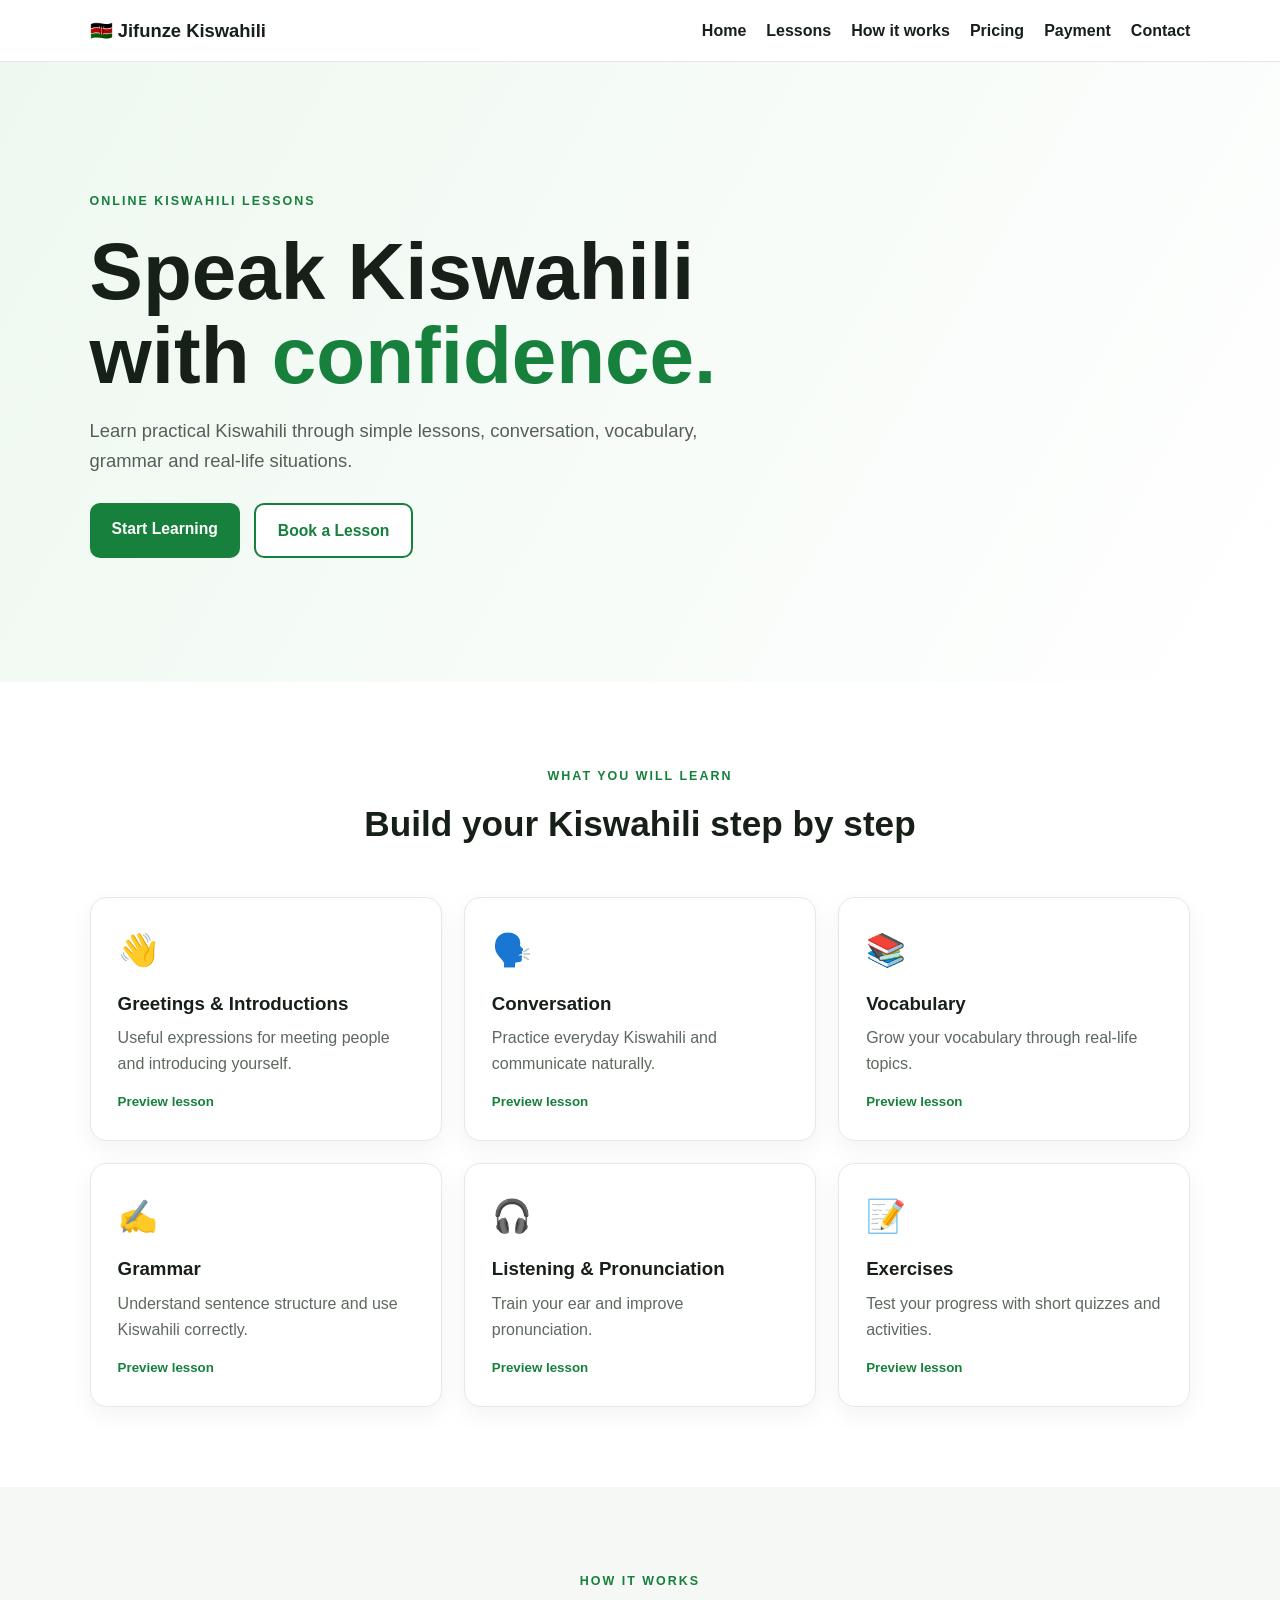
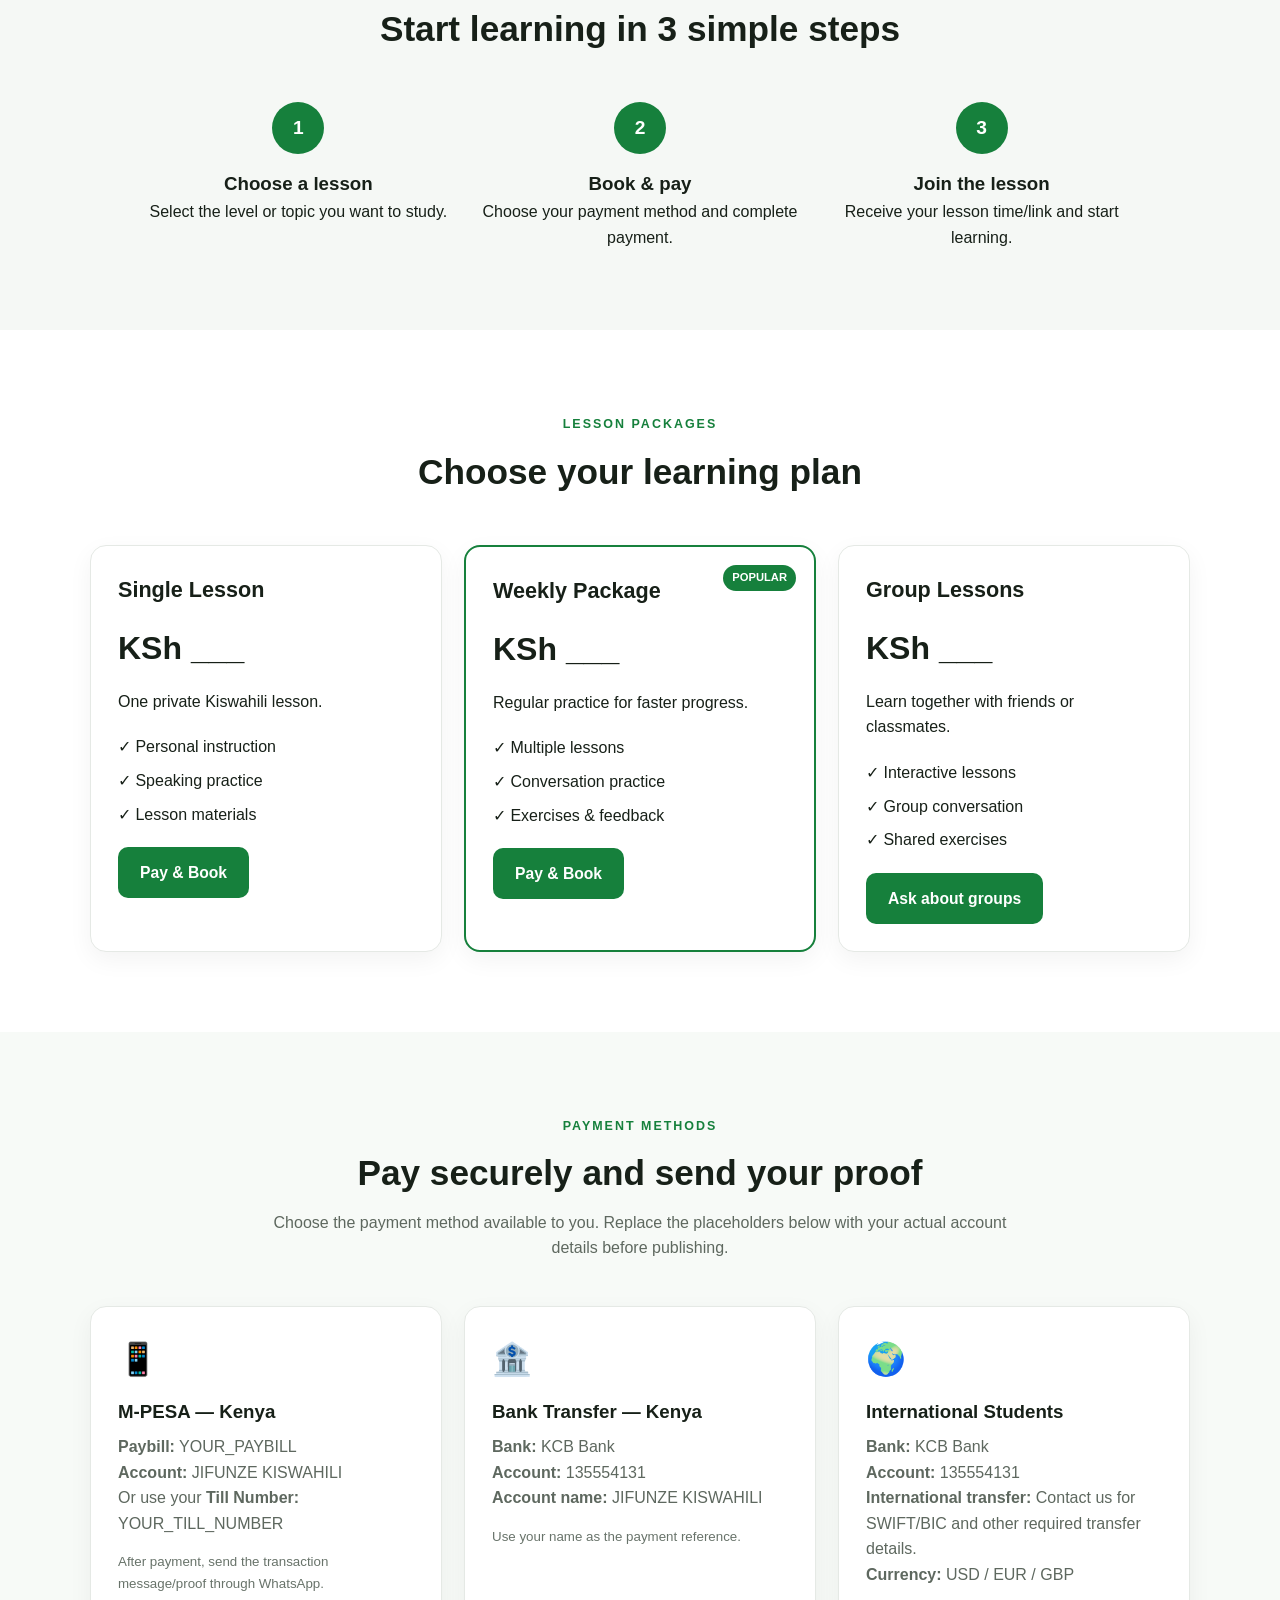
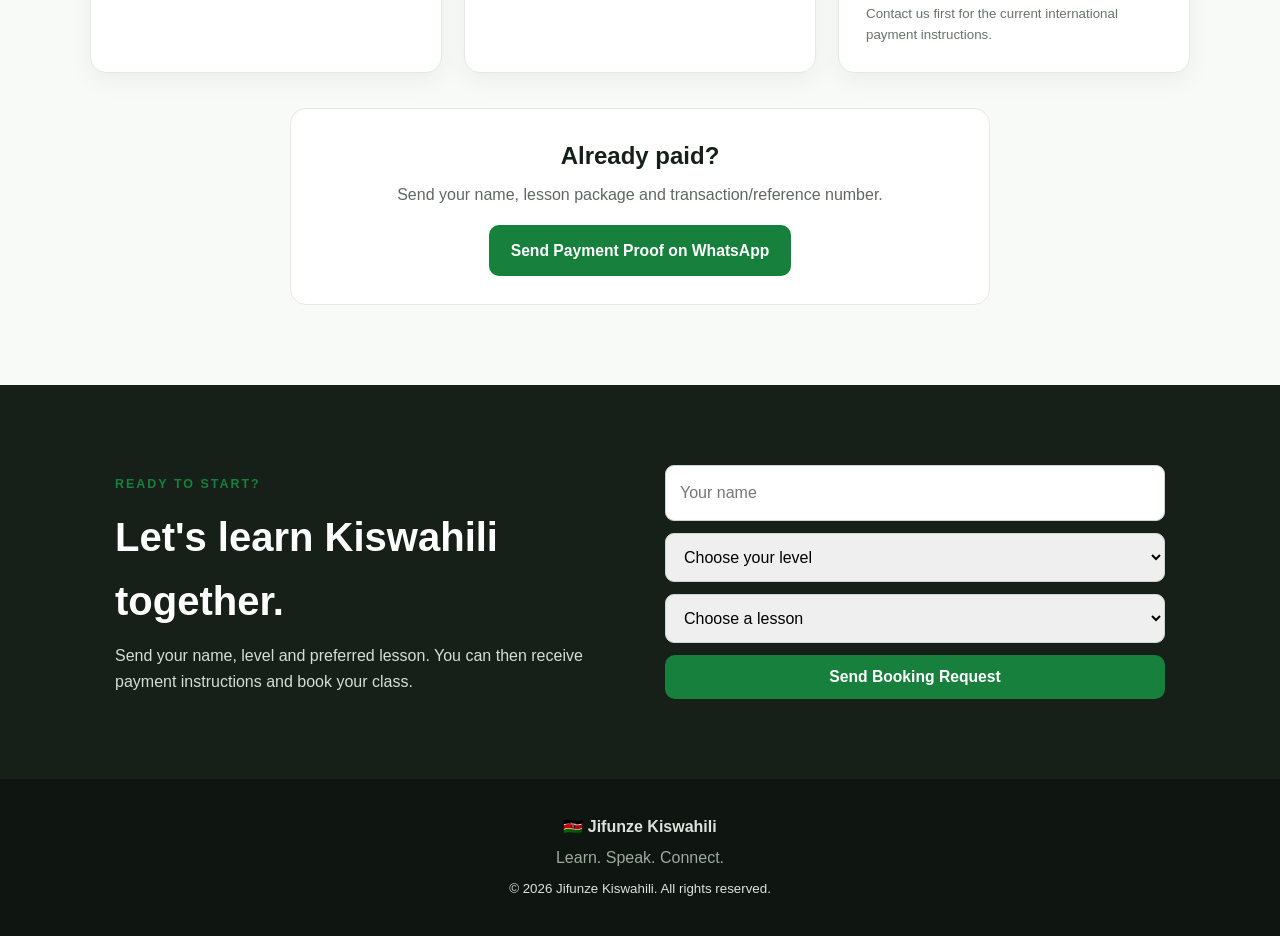
==== commit 03f58db5: "Add files via upload" ====
--- a/index.html
+++ b/index.html
@@ -1,649 +1,102 @@
 <!DOCTYPE html>
 <html lang="en">
 <head>
-  <meta charset="UTF-8">
-  <meta name="viewport" content="width=device-width, initial-scale=1.0">
-  <meta name="description" content="JIFUNZE KISWAHILI - Practical Kiswahili lessons for speaking, understanding and everyday communication.">
-  <title>JIFUNZE KISWAHILI | Learn Kiswahili</title>
+<meta charset="UTF-8">
+<meta name="viewport" content="width=device-width, initial-scale=1.0">
+<title>Jifunze Kiswahili | Learn Kiswahili Online</title>
+<link rel="stylesheet" href="style.css">
+</head>
+<body>
+<header class="navbar">
+  <a class="logo" href="#home">🇰🇪 Jifunze Kiswahili</a>
+  <button class="menu-btn" onclick="toggleMenu()">☰</button>
+  <nav id="navLinks">
+    <a href="#home">Home</a><a href="#lessons">Lessons</a><a href="#how">How it works</a>
+    <a href="#pricing">Pricing</a><a href="#payment">Payment</a><a href="#contact">Contact</a>
+  </nav>
+</header>
 
-  <style>
-    * { box-sizing: border-box; margin: 0; padding: 0; }
+<main>
+<section id="home" class="hero">
+  <div class="hero-content">
+    <span class="badge">ONLINE KISWAHILI LESSONS</span>
+    <h1>Speak Kiswahili with <span>confidence.</span></h1>
+    <p>Learn practical Kiswahili through simple lessons, conversation, vocabulary, grammar and real-life situations.</p>
+    <div class="buttons"><a class="btn primary" href="#lessons">Start Learning</a><a class="btn secondary" href="#contact">Book a Lesson</a></div>
+  </div>
+</section>
 
-    :root {
-      --green: #075b43;
-      --green-dark: #064936;
-      --yellow: #f7c843;
-      --cream: #fffdf5;
-      --text: #243b36;
-      --white: #ffffff;
-    }
+<section id="lessons" class="section">
+<div class="section-title"><span>WHAT YOU WILL LEARN</span><h2>Build your Kiswahili step by step</h2></div>
+<div class="cards">
+<article class="card"><div class="icon">👋</div><h3>Greetings & Introductions</h3><p>Useful expressions for meeting people and introducing yourself.</p><button onclick="showLesson('Greetings & Introductions','Jambo! Habari yako? Mimi naitwa... Learn greetings, names, countries and simple introductions.')">Preview lesson</button></article>
+<article class="card"><div class="icon">🗣️</div><h3>Conversation</h3><p>Practice everyday Kiswahili and communicate naturally.</p><button onclick="showLesson('Everyday Conversation','Practice questions, answers, shopping, directions, family and daily activities.')">Preview lesson</button></article>
+<article class="card"><div class="icon">📚</div><h3>Vocabulary</h3><p>Grow your vocabulary through real-life topics.</p><button onclick="showLesson('Vocabulary','Learn words for people, food, school, travel, work, time, places and everyday life.')">Preview lesson</button></article>
+<article class="card"><div class="icon">✍️</div><h3>Grammar</h3><p>Understand sentence structure and use Kiswahili correctly.</p><button onclick="showLesson('Kiswahili Grammar','Learn noun classes, verbs, pronouns, tenses and sentence construction.')">Preview lesson</button></article>
+<article class="card"><div class="icon">🎧</div><h3>Listening & Pronunciation</h3><p>Train your ear and improve pronunciation.</p><button onclick="showLesson('Listening & Pronunciation','Listen, repeat and practice common Kiswahili sounds and expressions.')">Preview lesson</button></article>
+<article class="card"><div class="icon">📝</div><h3>Exercises</h3><p>Test your progress with short quizzes and activities.</p><button onclick="showLesson('Practice Exercises','Complete vocabulary, grammar, translation and conversation exercises after each lesson.')">Preview lesson</button></article>
+</div>
+</section>
 
-    html { scroll-behavior: smooth; }
+<section id="how" class="section alt">
+<div class="section-title"><span>HOW IT WORKS</span><h2>Start learning in 3 simple steps</h2></div>
+<div class="steps">
+<div class="step"><b>1</b><h3>Choose a lesson</h3><p>Select the level or topic you want to study.</p></div>
+<div class="step"><b>2</b><h3>Book & pay</h3><p>Choose your payment method and complete payment.</p></div>
+<div class="step"><b>3</b><h3>Join the lesson</h3><p>Receive your lesson time/link and start learning.</p></div>
+</div>
+</section>
 
-    body {
-      font-family: Arial, Helvetica, sans-serif;
-      color: var(--text);
-      background: var(--green);
-      line-height: 1.6;
-    }
+<section id="pricing" class="section">
+<div class="section-title"><span>LESSON PACKAGES</span><h2>Choose your learning plan</h2></div>
+<div class="pricing">
+<div class="price-card"><h3>Single Lesson</h3><div class="price">KSh ___</div><p>One private Kiswahili lesson.</p><ul><li>✓ Personal instruction</li><li>✓ Speaking practice</li><li>✓ Lesson materials</li></ul><a class="btn primary" href="#payment">Pay & Book</a></div>
+<div class="price-card featured"><div class="popular">POPULAR</div><h3>Weekly Package</h3><div class="price">KSh ___</div><p>Regular practice for faster progress.</p><ul><li>✓ Multiple lessons</li><li>✓ Conversation practice</li><li>✓ Exercises & feedback</li></ul><a class="btn primary" href="#payment">Pay & Book</a></div>
+<div class="price-card"><h3>Group Lessons</h3><div class="price">KSh ___</div><p>Learn together with friends or classmates.</p><ul><li>✓ Interactive lessons</li><li>✓ Group conversation</li><li>✓ Shared exercises</li></ul><a class="btn primary" href="#payment">Ask about groups</a></div>
+</div>
+</section>
 
-    header {
-      position: sticky;
-      top: 0;
-      z-index: 1000;
-      background: var(--white);
-      box-shadow: 0 2px 12px rgba(0,0,0,.12);
-    }
+<section id="payment" class="section payment">
+<div class="section-title"><span>PAYMENT METHODS</span><h2>Pay securely and send your proof</h2><p>Choose the payment method available to you. Replace the placeholders below with your actual account details before publishing.</p></div>
+<div class="payment-grid">
+<div class="pay-card"><div class="pay-icon">📱</div><h3>M-PESA — Kenya</h3><p><strong>Paybill:</strong> YOUR_PAYBILL</p><p><strong>Account:</strong> JIFUNZE KISWAHILI</p><p>Or use your <strong>Till Number:</strong> YOUR_TILL_NUMBER</p><small>After payment, send the transaction message/proof through WhatsApp.</small></div>
+<div class="pay-card"><div class="pay-icon">🏦</div><h3>Bank Transfer — Kenya</h3><p><strong>Bank:</strong> KCB Bank</p><p><strong>Account:</strong> 135554131</p><p><strong>Account name:</strong> JIFUNZE KISWAHILI</p><small>Use your name as the payment reference.</small></div>
+<div class="pay-card"><div class="pay-icon">🌍</div><h3>International Students</h3><p><strong>Bank:</strong> KCB Bank</p><p><strong>Account:</strong> 135554131</p><p><strong>International transfer:</strong> Contact us for SWIFT/BIC and other required transfer details.</p><p><strong>Currency:</strong> USD / EUR / GBP</p><small>Contact us first for the current international payment instructions.</small></div>
+</div>
+<div class="payment-action">
+<h3>Already paid?</h3><p>Send your name, lesson package and transaction/reference number.</p>
+<a class="btn primary" href="https://wa.me/254XXXXXXXXX?text=Hello%20Jifunze%20Kiswahili%2C%20I%20have%20made%20a%20payment.%20My%20name%20is%20">Send Payment Proof on WhatsApp</a>
+</div>
+</section>
 
-    .nav {
-      max-width: 1180px;
-      margin: auto;
-      min-height: 76px;
-      padding: 12px 22px;
-      display: flex;
-      align-items: center;
-      justify-content: space-between;
-      gap: 20px;
-    }
+<section id="contact" class="section contact">
+<div class="contact-box">
+<div><span>READY TO START?</span><h2>Let's learn Kiswahili together.</h2><p>Send your name, level and preferred lesson. You can then receive payment instructions and book your class.</p></div>
+<form onsubmit="sendMessage(event)">
+<input id="name" type="text" placeholder="Your name" required>
+<select id="level" required><option value="">Choose your level</option><option>Beginner</option><option>Intermediate</option><option>Advanced</option></select>
+<select id="lesson" required><option value="">Choose a lesson</option><option>Private lesson</option><option>Conversation</option><option>Grammar</option><option>Group lesson</option></select>
+<button class="btn primary" type="submit">Send Booking Request</button>
+</form>
+</div>
+</section>
+</main>
 
-    .logo {
-      text-decoration: none;
-      font-size: clamp(1.15rem, 3vw, 1.55rem);
-      font-weight: 900;
-      letter-spacing: -.5px;
-      white-space: nowrap;
-    }
+<footer><strong>🇰🇪 Jifunze Kiswahili</strong><p>Learn. Speak. Connect.</p><small>© 2026 Jifunze Kiswahili. All rights reserved.</small></footer>
 
-    .logo .green { color: var(--green); }
-    .logo .yellow { color: #e6b72f; }
+<div id="modal" class="modal" onclick="closeLesson(event)"><div class="modal-box"><button class="close" onclick="hideLesson()">×</button><h2 id="modalTitle"></h2><p id="modalText"></p><a class="btn primary" href="#contact" onclick="hideLesson()">Book this lesson</a></div></div>
 
-    .nav-links {
-      display: flex;
-      align-items: center;
-      gap: 25px;
-    }
-
-    .nav-links a {
-      color: var(--text);
-      text-decoration: none;
-      font-weight: 700;
-    }
-
-    .nav-links a:hover { color: var(--green); }
-
-    .menu-btn {
-      display: none;
-      border: 0;
-      background: transparent;
-      font-size: 2rem;
-      cursor: pointer;
-      color: var(--text);
-    }
-
-    .hero {
-      background: var(--green);
-      color: var(--white);
-      padding: 70px 22px 85px;
-    }
-
-    .hero-inner {
-      max-width: 1180px;
-      margin: auto;
-      display: grid;
-      grid-template-columns: 1.1fr .9fr;
-      gap: 50px;
-      align-items: center;
-    }
-
-    .hero h1 {
-      color: var(--white);
-      font-size: clamp(2.6rem, 6vw, 5.2rem);
-      line-height: 1.03;
-      letter-spacing: -2px;
-      margin-bottom: 24px;
-      max-width: 800px;
-    }
-
-    .hero h1 span { color: var(--yellow); }
-
-    .hero p {
-      font-size: clamp(1.05rem, 2vw, 1.35rem);
-      max-width: 720px;
-      margin-bottom: 32px;
-      color: #f4fff9;
-    }
-
-    .buttons {
-      display: flex;
-      flex-wrap: wrap;
-      gap: 18px;
-    }
-
-    .btn {
-      display: inline-block;
-      text-decoration: none;
-      font-weight: 800;
-      font-size: 1.05rem;
-      padding: 16px 28px;
-      border-radius: 15px;
-      transition: transform .2s, opacity .2s;
-    }
-
-    .btn:hover { transform: translateY(-2px); opacity: .92; }
-
-    .btn-primary {
-      background: var(--yellow);
-      color: #18382f;
-    }
-
-    .btn-outline {
-      color: var(--white);
-      border: 2px solid var(--white);
-    }
-
-    .hero-card {
-      background: var(--white);
-      color: var(--text);
-      border-radius: 28px;
-      padding: 30px;
-      box-shadow: 0 18px 45px rgba(0,0,0,.18);
-    }
-
-    .hero-card h2 {
-      color: var(--green);
-      margin-bottom: 15px;
-      font-size: 1.8rem;
-    }
-
-    .hero-card ul {
-      list-style: none;
-    }
-
-    .hero-card li {
-      padding: 13px 0;
-      border-bottom: 1px solid #e8ecea;
-      font-size: 1.05rem;
-    }
-
-    .hero-card li:last-child { border-bottom: 0; }
-
-    section {
-      padding: 75px 22px;
-      background: var(--cream);
-    }
-
-    .section-inner {
-      max-width: 1180px;
-      margin: auto;
-    }
-
-    .section-title {
-      text-align: center;
-      color: var(--green);
-      font-size: clamp(2rem, 4vw, 3rem);
-      margin-bottom: 14px;
-    }
-
-    .section-subtitle {
-      text-align: center;
-      max-width: 720px;
-      margin: 0 auto 42px;
-      color: #50615c;
-      font-size: 1.08rem;
-    }
-
-    .lessons {
-      display: grid;
-      grid-template-columns: repeat(3, 1fr);
-      gap: 22px;
-    }
-
-    .lesson {
-      background: var(--white);
-      padding: 27px;
-      border-radius: 20px;
-      box-shadow: 0 5px 20px rgba(0,0,0,.07);
-    }
-
-    .lesson .icon { font-size: 2rem; }
-    .lesson h3 { color: var(--green); margin: 10px 0 8px; }
-
-    .booking {
-      background: var(--green);
-      color: var(--white);
-    }
-
-    .booking .section-title { color: var(--white); }
-    .booking .section-subtitle { color: #e5f5ee; }
-
-    .contact-box {
-      max-width: 720px;
-      margin: auto;
-      background: var(--white);
-      color: var(--text);
-      padding: 32px;
-      border-radius: 24px;
-      text-align: center;
-    }
-
-    .contact-box p { margin: 8px 0; font-size: 1.08rem; }
-    .contact-box strong { color: var(--green); }
-
-    footer {
-      background: #063d2f;
-      color: #e8f6f0;
-      text-align: center;
-      padding: 28px 20px;
-    }
-
-
-    .lesson-page { background: #f5fbf7; }
-
-    .lesson-header { text-align: center; margin-bottom: 34px; }
-
-    .lesson-badge {
-      display: inline-block;
-      background: var(--yellow);
-      color: #18382f;
-      padding: 7px 14px;
-      border-radius: 999px;
-      font-weight: 900;
-      font-size: .82rem;
-      letter-spacing: .5px;
-      margin-bottom: 12px;
-    }
-
-    .start-lesson {
-      margin: 35px auto 0;
-      max-width: 680px;
-      text-align: center;
-      background: var(--green);
-      color: white;
-      padding: 28px;
-      border-radius: 22px;
-    }
-
-    .start-lesson h3 { font-size: 1.55rem; margin-bottom: 6px; }
-    .start-lesson p { margin-bottom: 18px; color: #e7f7ef; }
-
-    .lesson-grid {
-      display: grid;
-      grid-template-columns: 1fr 1fr;
-      gap: 24px;
-    }
-
-    .lesson-panel {
-      background: var(--white);
-      padding: 28px;
-      border-radius: 22px;
-      box-shadow: 0 5px 20px rgba(0,0,0,.07);
-    }
-
-    .lesson-panel h3, .exercise h3, .student-task h3 {
-      color: var(--green);
-      font-size: 1.45rem;
-      margin-bottom: 18px;
-    }
-
-    .vocab-list div {
-      display: flex;
-      justify-content: space-between;
-      gap: 20px;
-      padding: 12px 0;
-      border-bottom: 1px solid #e5ece8;
-    }
-
-    .vocab-list div:last-child { border-bottom: 0; }
-    .vocab-list strong { color: var(--green); }
-    .vocab-list span { color: #566761; text-align: right; }
-
-    .dialogue {
-      background: #f2f8f5;
-      border-left: 5px solid var(--yellow);
-      padding: 17px 20px;
-      border-radius: 12px;
-      margin-bottom: 18px;
-    }
-
-    .dialogue p { margin: 8px 0; }
-
-    .speak-btn {
-      border: 0;
-      background: var(--green);
-      color: white;
-      padding: 13px 17px;
-      border-radius: 12px;
-      font-weight: 800;
-      cursor: pointer;
-    }
-
-    .exercise, .student-task {
-      margin-top: 24px;
-      background: white;
-      padding: 30px;
-      border-radius: 22px;
-      box-shadow: 0 5px 20px rgba(0,0,0,.07);
-      text-align: center;
-    }
-
-    .question { font-size: 1.25rem; margin: 10px 0 18px; }
-    .answers { display: flex; justify-content: center; flex-wrap: wrap; gap: 12px; }
-
-    .answers button {
-      border: 2px solid var(--green);
-      background: white;
-      color: var(--green);
-      padding: 12px 17px;
-      border-radius: 12px;
-      font-weight: 800;
-      cursor: pointer;
-    }
-
-    .answers button:hover { background: #eef8f3; }
-    .answer-result { min-height: 28px; margin-top: 15px; font-weight: 800; }
-
-    .formula {
-      display: inline-block;
-      background: #fff8d9;
-      padding: 16px 20px;
-      border-radius: 14px;
-      margin: 12px 0 15px;
-      color: #315148;
-    }
-
-    .student-task p { margin-bottom: 8px; }
-
-    .next-lesson {
-      margin-top: 25px;
-      background: var(--green);
-      color: white;
-      border-radius: 22px;
-      padding: 25px;
-      display: flex;
-      align-items: center;
-      justify-content: space-between;
-      gap: 20px;
-    }
-
-    .next-lesson h3 { margin-top: 5px; }
-    .green-outline { border-color: white; color: white; }
-
-    @media (max-width: 800px) {
-      .nav { min-height: 68px; }
-      .menu-btn { display: block; }
-
-      .nav-links {
-        display: none;
-        position: absolute;
-        top: 68px;
-        left: 0;
-        right: 0;
-        background: var(--white);
-        padding: 18px 22px 25px;
-        flex-direction: column;
-        align-items: stretch;
-        gap: 0;
-        box-shadow: 0 8px 15px rgba(0,0,0,.12);
-      }
-
-      .nav-links.show { display: flex; }
-      .nav-links a { padding: 12px 0; border-bottom: 1px solid #eee; }
-
-      .hero { padding: 48px 18px 60px; }
-      .hero-inner { grid-template-columns: 1fr; gap: 35px; }
-      .hero h1 { font-size: clamp(2.45rem, 12vw, 4rem); letter-spacing: -1.2px; }
-
-      .buttons { flex-direction: column; }
-      .btn { text-align: center; width: 100%; }
-
-      section { padding: 55px 18px; }
-      .lessons { grid-template-columns: 1fr; }
-      .lesson-grid { grid-template-columns: 1fr; }
-      .next-lesson { flex-direction: column; align-items: stretch; text-align: center; }
-      .vocab-list div { align-items: flex-start; }
-      .answers { flex-direction: column; }
-      .answers button { width: 100%; }
-    }
-  </style>
-</head>
-
-<body>
-  <header>
-    <nav class="nav">
-      <a class="logo" href="#home" aria-label="Jifunze Kiswahili home">
-        <span class="green">JIFUNZE</span> <span class="yellow">KISWAHILI</span>
-      </a>
-
-      <button class="menu-btn" id="menuBtn" aria-label="Open menu" aria-expanded="false">☰</button>
-
-      <div class="nav-links" id="navLinks">
-        <a href="#home">Home</a>
-        <a href="#lessons">Lessons</a>
-        <a href="#learn">What You'll Learn</a>
-        <a href="#book">Book a Lesson</a>
-      </div>
-    </nav>
-  </header>
-
-  <main>
-    <section class="hero" id="home">
-      <div class="hero-inner">
-        <div>
-          <!-- Fixed: the hero heading is now fully white/yellow and never hidden behind the header -->
-          <h1>Learn Kiswahili with <span>confidence.</span></h1>
-          <p>
-            Practical Kiswahili lessons designed to help you speak,
-            understand and use the language in everyday life, conversation and travel.
-          </p>
-
-          <div class="buttons">
-            <a class="btn btn-primary" href="#book">Book a Lesson</a>
-            <a class="btn btn-outline" href="#lessons">Explore Lessons</a>
-          </div>
-        </div>
-
-        <div class="hero-card" id="learn">
-          <h2>What you'll learn</h2>
-          <ul>
-            <li>🗣️ Everyday conversation</li>
-            <li>📖 Useful vocabulary &amp; grammar</li>
-            <li>✍️ Reading and writing</li>
-            <li>✈️ Kiswahili for travel</li>
-            <li>🎯 Beginner-friendly practice</li>
-          </ul>
-        </div>
-      </div>
-    </section>
-
-    <section id="lessons">
-      <div class="section-inner">
-        <h2 class="section-title">Explore Kiswahili Lessons</h2>
-        <p class="section-subtitle">
-          Learn step by step with practical topics and real-life conversation.
-        </p>
-
-        <div class="lessons">
-          <article class="lesson">
-            <div class="icon">👋</div>
-            <h3>Greetings</h3>
-            <p>Learn common greetings, introductions and polite expressions.</p>
-          </article>
-
-          <article class="lesson">
-            <div class="icon">💬</div>
-            <h3>Conversation</h3>
-            <p>Practice useful phrases for everyday conversations.</p>
-          </article>
-
-          <article class="lesson">
-            <div class="icon">📚</div>
-            <h3>Vocabulary & Grammar</h3>
-            <p>Build a strong foundation with useful words and simple grammar.</p>
-          </article>
-
-          <article class="lesson">
-            <div class="icon">✈️</div>
-            <h3>Travel Kiswahili</h3>
-            <p>Learn the language you need for travel, directions and shopping.</p>
-          </article>
-
-          <article class="lesson">
-            <div class="icon">✍️</div>
-            <h3>Reading & Writing</h3>
-            <p>Improve your reading and writing through guided practice.</p>
-          </article>
-
-          <article class="lesson">
-            <div class="icon">🎯</div>
-            <h3>Speaking Practice</h3>
-            <p>Build confidence by practicing real situations and dialogues.</p>
-          </article>
-        </div>
-      </div>
-    </section>
-
-
-    <section class="lesson-page" id="lesson1">
-      <div class="section-inner">
-        <div class="lesson-header">
-          <span class="lesson-badge">LESSON 1</span>
-          <h2 class="section-title">Greetings &amp; Introductions</h2>
-          <p class="section-subtitle">
-            Learn simple Kiswahili greetings and introduce yourself with confidence.
-          </p>
-        </div>
-
-        <div class="lesson-grid">
-          <article class="lesson-panel">
-            <h3>📖 Vocabulary</h3>
-            <div class="vocab-list">
-              <div><strong>Jambo</strong><span>Hello</span></div>
-              <div><strong>Habari?</strong><span>How are you?</span></div>
-              <div><strong>Nzuri</strong><span>Good / Fine</span></div>
-              <div><strong>Asante</strong><span>Thank you</span></div>
-              <div><strong>Karibu</strong><span>Welcome</span></div>
-              <div><strong>Naitwa...</strong><span>My name is...</span></div>
-              <div><strong>Unaitwa nani?</strong><span>What is your name?</span></div>
-            </div>
-          </article>
-
-          <article class="lesson-panel">
-            <h3>🗣️ Practice Dialogue</h3>
-            <div class="dialogue">
-              <p><b>Teacher:</b> Jambo!</p>
-              <p><b>Student:</b> Jambo!</p>
-              <p><b>Teacher:</b> Unaitwa nani?</p>
-              <p><b>Student:</b> Naitwa John.</p>
-              <p><b>Teacher:</b> Habari yako?</p>
-              <p><b>Student:</b> Nzuri, asante.</p>
-            </div>
-            <button class="speak-btn" onclick="speakLesson()">🔊 Listen to the dialogue</button>
-          </article>
-        </div>
-
-        <div class="exercise">
-          <h3>✍️ Your Practice</h3>
-          <p>Complete the sentence:</p>
-          <p class="question"><strong>“My name is Gift.”</strong></p>
-          <div class="answers">
-            <button onclick="checkAnswer(this, false)">Naitwa nani?</button>
-            <button onclick="checkAnswer(this, true)">Naitwa Gift.</button>
-            <button onclick="checkAnswer(this, false)">Habari Gift.</button>
-          </div>
-          <p id="answerResult" class="answer-result" aria-live="polite"></p>
-        </div>
-
-        <div class="student-task">
-          <h3>🎯 Speak aloud</h3>
-          <p>Introduce yourself using:</p>
-          <div class="formula">Jambo! Naitwa <strong>YOUR NAME</strong>. Habari yako?</div>
-          <p>Practice it three times. Then use the WhatsApp button below to book a live lesson.</p>
-          <a class="btn btn-primary" href="#book">Book a Live Lesson</a>
-        </div>
-
-        <div class="next-lesson">
-          <div>
-            <span class="lesson-badge">UP NEXT</span>
-            <h3>Lesson 2: Numbers &amp; Everyday Words</h3>
-          </div>
-          <button class="btn btn-outline green-outline" onclick="alert('Lesson 2 is coming soon!')">Next Lesson →</button>
-        </div>
-      </div>
-    </section>
-
-    <section class="booking" id="book">
-      <div class="section-inner">
-        <h2 class="section-title">Ready to Learn Kiswahili?</h2>
-        <p class="section-subtitle">
-          Book a lesson or contact us to get started.
-        </p>
-
-        <div class="contact-box">
-          <p><strong>WhatsApp:</strong> +254 142 984 551</p>
-          <p><strong>Email:</strong> orieccogift08@gmail.com</p>
-
-          <div class="buttons" style="justify-content:center; margin-top:22px;">
-            <a class="btn btn-primary"
-               href="https://wa.me/254142984551?text=Hello%20Jifunze%20Kiswahili%2C%20I%20would%20like%20to%20book%20a%20lesson."
-               target="_blank" rel="noopener">
-              Book on WhatsApp
-            </a>
-            <a class="btn btn-outline"
-               href="mailto:orieccogift08@gmail.com">
-              Send Email
-            </a>
-          </div>
-        </div>
-      </div>
-    </section>
-  </main>
-
-  <footer>
-    <p>© 2026 JIFUNZE KISWAHILI | Learn Kiswahili</p>
-  </footer>
-
-  <script>
-    const menuBtn = document.getElementById("menuBtn");
-    const navLinks = document.getElementById("navLinks");
-
-    menuBtn.addEventListener("click", () => {
-      const open = navLinks.classList.toggle("show");
-      menuBtn.setAttribute("aria-expanded", open);
-      menuBtn.textContent = open ? "✕" : "☰";
-    });
-
-
-    function checkAnswer(button, correct) {
-      const result = document.getElementById("answerResult");
-      if (correct) {
-        result.textContent = "✅ Correct! Naitwa Gift means “My name is Gift.”";
-        result.style.color = "#075b43";
-      } else {
-        result.textContent = "❌ Try again. Look for the phrase that means “My name is...”";
-        result.style.color = "#b33a3a";
-      }
-    }
-
-    function speakLesson() {
-      if (!("speechSynthesis" in window)) {
-        alert("Audio is not supported on this browser.");
-        return;
-      }
-      const text = "Jambo! Jambo! Unaitwa nani? Naitwa John. Habari yako? Nzuri, asante.";
-      const utterance = new SpeechSynthesisUtterance(text);
-      utterance.lang = "sw-KE";
-      utterance.rate = 0.82;
-      window.speechSynthesis.cancel();
-      window.speechSynthesis.speak(utterance);
-    }
-
-    document.querySelectorAll(".nav-links a").forEach(link => {
-      link.addEventListener("click", () => {
-        navLinks.classList.remove("show");
-        menuBtn.setAttribute("aria-expanded", "false");
-        menuBtn.textContent = "☰";
-      });
-    });
-  </script>
+<script>
+function toggleMenu(){document.getElementById('navLinks').classList.toggle('open')}
+function showLesson(t,x){document.getElementById('modalTitle').textContent=t;document.getElementById('modalText').textContent=x;document.getElementById('modal').classList.add('show')}
+function hideLesson(){document.getElementById('modal').classList.remove('show')}
+function closeLesson(e){if(e.target.id==='modal')hideLesson()}
+function sendMessage(e){
+ e.preventDefault();
+ const n=document.getElementById('name').value,l=document.getElementById('level').value,s=document.getElementById('lesson').value;
+ const msg=`Hello, I would like to book a Kiswahili lesson.%0AName: ${encodeURIComponent(n)}%0ALevel: ${encodeURIComponent(l)}%0ALesson: ${encodeURIComponent(s)}`;
+ window.open(`https://wa.me/254XXXXXXXXX?text=${msg}`,'_blank');
+}
+</script>
 </body>
 </html>
--- a/style.css
+++ b/style.css
@@ -0,0 +1 @@
+*{box-sizing:border-box;margin:0;padding:0}html{scroll-behavior:smooth}body{font-family:Arial,Helvetica,sans-serif;line-height:1.6;color:#172018;background:#fff}.navbar{position:sticky;top:0;z-index:20;display:flex;align-items:center;justify-content:space-between;padding:16px 7%;background:#fff;border-bottom:1px solid #e7e7e7}.logo{font-weight:800;font-size:1.15rem;text-decoration:none;color:#172018}nav{display:flex;gap:20px}nav a{color:#172018;text-decoration:none;font-weight:600}nav a:hover{color:#16803c}.menu-btn{display:none;border:0;background:none;font-size:1.6rem}.hero{min-height:620px;display:flex;align-items:center;padding:80px 7%;background:linear-gradient(120deg,#eef8f0,#fff)}.hero-content{max-width:720px}.badge,.section-title span,.contact span{font-weight:800;letter-spacing:2px;font-size:.78rem;color:#16803c}h1{font-size:clamp(2.6rem,7vw,5rem);line-height:1.05;margin:18px 0}h1 span{color:#16803c}.hero p{font-size:1.15rem;max-width:620px;color:#536057}.buttons{display:flex;gap:14px;margin-top:28px;flex-wrap:wrap}.btn{display:inline-block;border-radius:10px;padding:13px 22px;text-decoration:none;font-weight:800;border:0;cursor:pointer;font-size:.98rem}.primary{background:#16803c;color:#fff}.secondary{background:#fff;color:#16803c;border:2px solid #16803c}.section{padding:80px 7%}.alt{background:#f5f8f5}.section-title{text-align:center;max-width:760px;margin:0 auto 45px}.section-title h2{font-size:2.2rem;margin:8px 0}.section-title p{color:#5e685f}.cards{display:grid;grid-template-columns:repeat(3,1fr);gap:22px}.card,.price-card,.pay-card{background:#fff;border:1px solid #e5e9e5;border-radius:16px;padding:27px;box-shadow:0 8px 25px rgba(0,0,0,.05)}.card .icon,.pay-icon{font-size:2rem}.card h3,.pay-card h3{margin:12px 0 7px}.card p,.pay-card p{color:#5e685f}.card button{margin-top:17px;background:none;border:0;color:#16803c;font-weight:800;cursor:pointer}.steps{display:grid;grid-template-columns:repeat(3,1fr);gap:25px;max-width:1000px;margin:auto;text-align:center}.step b{display:grid;place-items:center;width:52px;height:52px;border-radius:50%;background:#16803c;color:white;margin:0 auto 15px;font-size:1.2rem}.pricing,.payment-grid{display:grid;grid-template-columns:repeat(3,1fr);gap:22px;max-width:1100px;margin:auto}.price-card{position:relative}.price-card h3{font-size:1.35rem}.price{font-size:2rem;font-weight:800;margin:15px 0}.price-card ul{list-style:none;margin:20px 0}.price-card li{margin:8px 0}.featured{border:2px solid #16803c}.popular{position:absolute;right:18px;top:18px;background:#16803c;color:#fff;padding:4px 9px;border-radius:20px;font-size:.7rem;font-weight:800}.payment{background:#f7faf7}.pay-card small{display:block;margin-top:15px;color:#68736a}.payment-action{max-width:700px;text-align:center;margin:35px auto 0;padding:28px;background:#fff;border-radius:16px;border:1px solid #e5e9e5}.payment-action h3{font-size:1.5rem}.payment-action p{margin:6px 0 18px;color:#5e685f}.contact{background:#172018;color:white}.contact-box{max-width:1050px;margin:auto;display:grid;grid-template-columns:1fr 1fr;gap:50px;align-items:center}.contact h2{font-size:2.5rem;margin:10px 0}.contact p{color:#d5ddd6}form{display:grid;gap:12px}input,select{width:100%;padding:14px;border-radius:9px;border:1px solid #ccd5ce;font:inherit}footer{text-align:center;padding:35px 7%;background:#0f1510;color:#dbe3dc}footer p{margin:5px 0;color:#9eaaa0}.modal{position:fixed;inset:0;background:rgba(0,0,0,.65);display:none;place-items:center;padding:20px;z-index:50}.modal.show{display:grid}.modal-box{background:white;max-width:520px;border-radius:16px;padding:35px;position:relative}.modal-box h2{margin-bottom:10px}.modal-box p{margin-bottom:22px;color:#566158}.close{position:absolute;right:15px;top:10px;border:0;background:none;font-size:2rem;cursor:pointer}@media(max-width:800px){nav{display:none;position:absolute;top:66px;left:0;right:0;background:#fff;flex-direction:column;padding:20px 7%;border-bottom:1px solid #ddd}nav.open{display:flex}.menu-btn{display:block}.cards,.pricing,.payment-grid,.steps,.contact-box{grid-template-columns:1fr}.hero{min-height:540px}.section{padding:60px 6%}.contact h2{font-size:2rem}}
